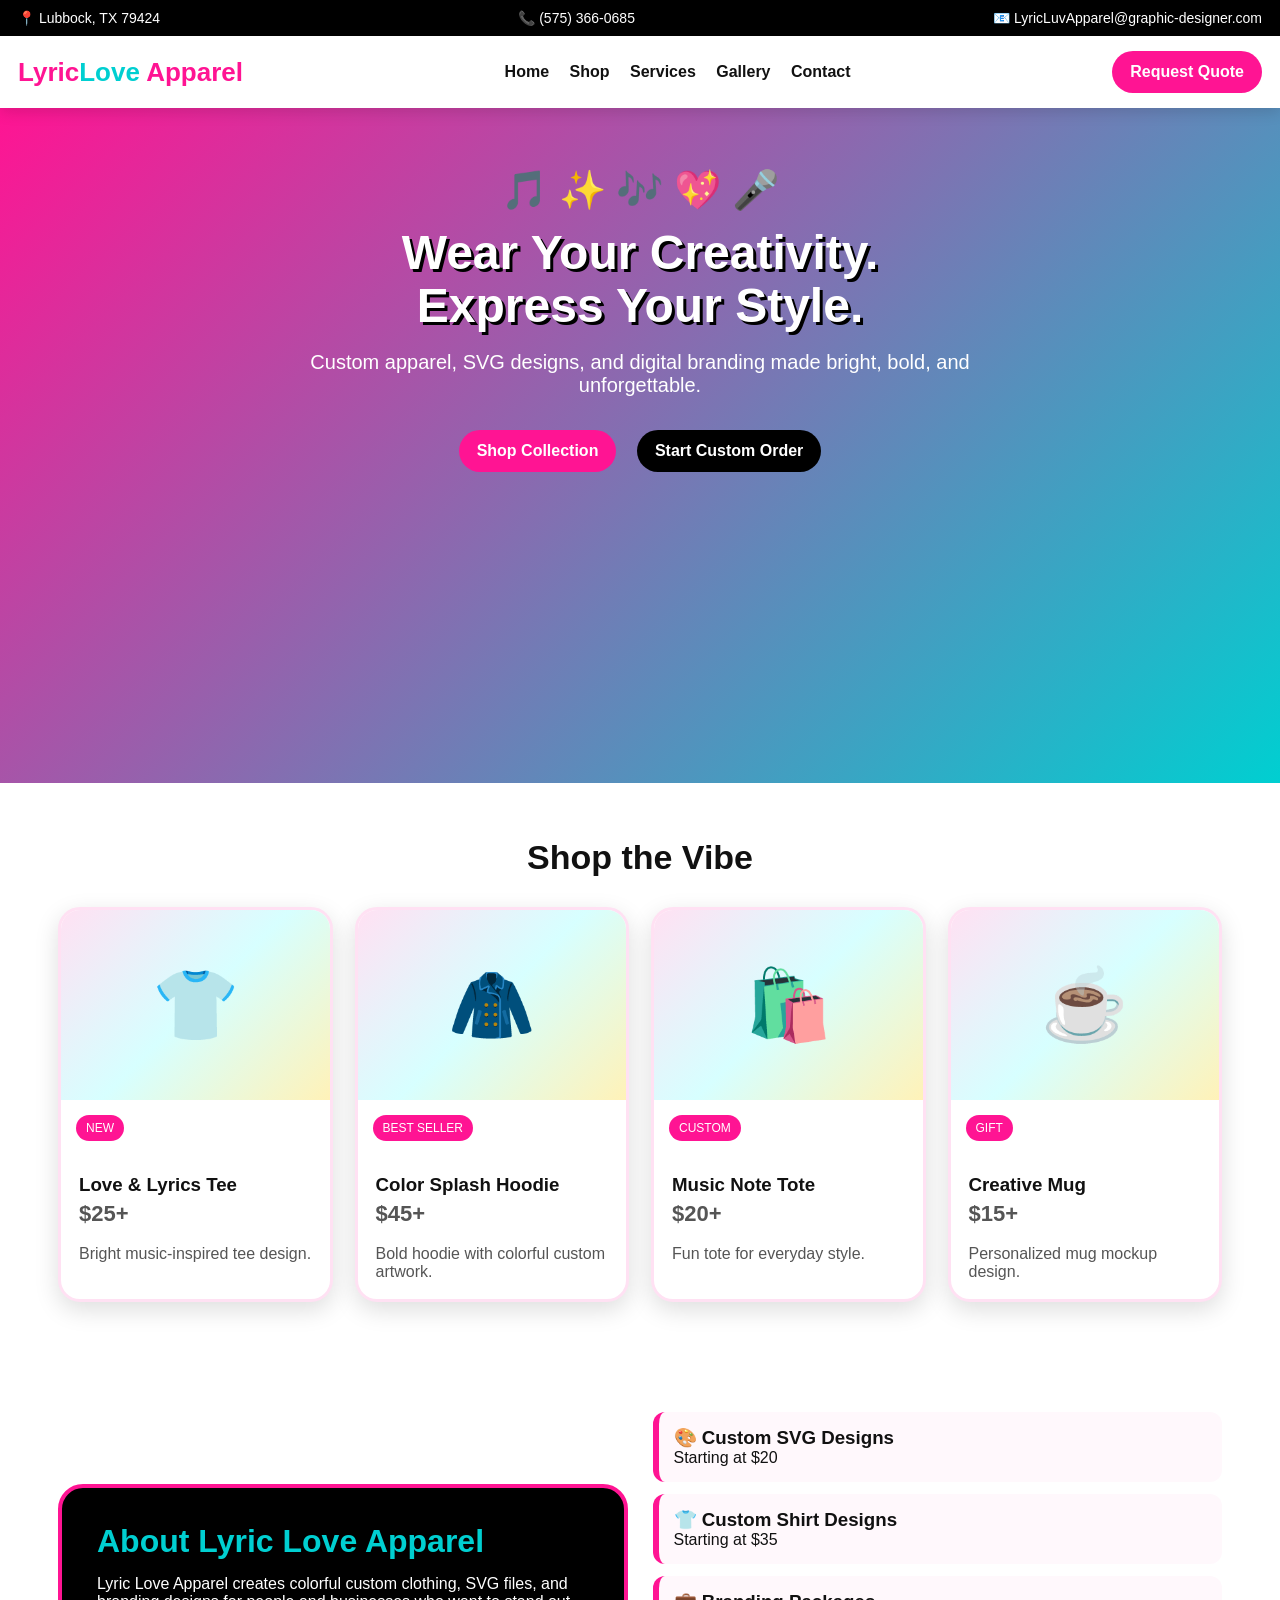
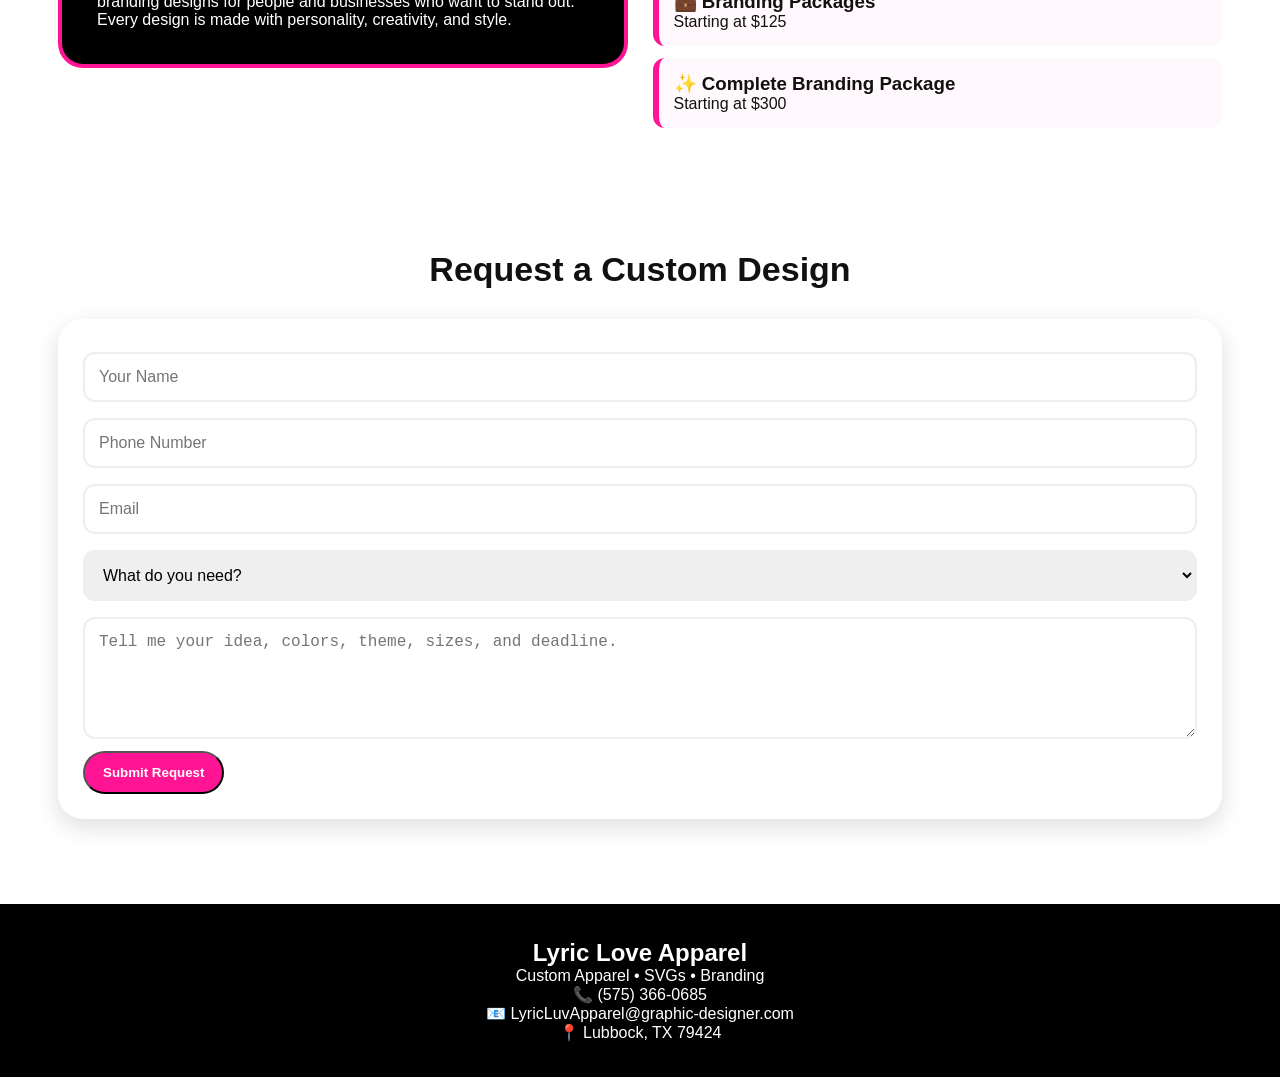
==== index.html @ 37640fbc "Update index.html" ====
<!DOCTYPE html>
<html lang="en">
<head>
<meta charset="UTF-8" />
<meta name="viewport" content="width=device-width, initial-scale=1.0" />
<title>Lyric Love Apparel</title>
<style>
*{box-sizing:border-box;margin:0;padding:0}
body{font-family:Arial,sans-serif;background:#fff;color:#111}
a{text-decoration:none;color:inherit}
.topbar{background:#000;color:#fff;padding:10px 18px;font-size:14px;display:flex;justify-content:space-between;gap:10px;flex-wrap:wrap}
nav{padding:15px 18px;display:flex;align-items:center;justify-content:space-between;background:white;box-shadow:0 4px 14px #0002;position:sticky;top:0;z-index:10}
.logo{font-size:26px;font-weight:900;color:#ff1493}
.logo span{color:#00cfd1}
.menu a{margin:0 8px;font-weight:bold}
.btn{background:#ff1493;color:#fff;padding:12px 18px;border-radius:30px;font-weight:bold;display:inline-block}
.hero{min-height:75vh;padding:60px 20px;text-align:center;background:linear-gradient(135deg,#ff1493,#00cfd1,#8a2be2,#ffd43b);background-size:300% 300%;animation:bg 8s infinite alternate;color:#fff;position:relative;overflow:hidden}
.hero h1{font-size:48px;line-height:1.1;text-shadow:3px 3px #000}
.hero p{font-size:20px;margin:18px auto;max-width:700px}
.notes{font-size:38px;margin-bottom:15px}
.hero .buttons{margin-top:25px}
.hero .buttons a{margin:8px}
.blackbtn{background:#000;color:#fff;padding:12px 18px;border-radius:30px;font-weight:bold;display:inline-block}
.section{padding:55px 18px;max-width:1200px;margin:auto}
.title{text-align:center;font-size:34px;margin-bottom:30px}
.grid{display:grid;grid-template-columns:repeat(auto-fit,minmax(220px,1fr));gap:22px}
.card{background:#fff;border-radius:22px;box-shadow:0 8px 25px #0002;overflow:hidden;border:3px solid #ffe1f3}
.mock{height:190px;display:flex;align-items:center;justify-content:center;font-size:70px;background:linear-gradient(135deg,#ffe1f3,#d7ffff,#fff2b8)}
.card h3{padding:18px 18px 5px}
.card p{padding:0 18px 18px;color:#555}
.price{font-weight:900;color:#ff1493;font-size:22px}
.badge{background:#ff1493;color:white;padding:6px 10px;border-radius:20px;font-size:12px;margin:15px;display:inline-block}
.split{display:grid;grid-template-columns:1fr 1fr;gap:25px;align-items:center}
.panel{background:#000;color:#fff;border-radius:25px;padding:35px;border:4px solid #ff1493}
.panel h2{color:#00cfd1;font-size:32px;margin-bottom:15px}
.service{border-left:6px solid #ff1493;padding:15px;background:#fff8fc;border-radius:12px;margin-bottom:12px}
.form{background:#fff;border-radius:25px;padding:25px;box-shadow:0 8px 25px #0002}
input,select,textarea{width:100%;padding:14px;margin:8px 0;border:2px solid #eee;border-radius:12px;font-size:16px}
footer{background:#000;color:#fff;text-align:center;padding:35px 18px;margin-top:30px}
@keyframes bg{from{background-position:left}to{background-position:right}}
@media(max-width:750px){
.hero h1{font-size:38px}
.menu{display:none}
.split{grid-template-columns:1fr}
}
</style>
</head>

<body>

<div class="topbar">
<div>📍 Lubbock, TX 79424</div>
<div>📞 (575) 366-0685</div>
<div>📧 LyricLuvApparel@graphic-designer.com</div>
</div>

<nav>
<div class="logo">Lyric<span>Love</span> Apparel</div>
<div class="menu">
<a href="index.html">Home</a>
<a href="shop.html">Shop</a>
<a href="services.html">Services</a>
<a href="gallery.html">Gallery</a>
<a href="contact.html">Contact</a>
</div>
<a class="btn" href="#quote">Request Quote</a>
</nav>

<section class="hero">
<div class="notes">🎵 ✨ 🎶 💖 🎤</div>
<h1>Wear Your Creativity.<br>Express Your Style.</h1>
<p>Custom apparel, SVG designs, and digital branding made bright, bold, and unforgettable.</p>
<div class="buttons">
<a class="btn" href="shop.html">Shop Collection</a>
<a class="blackbtn" href="#quote">Start Custom Order</a>
</div>
</section>

<section class="section">
<h2 class="title">Shop the Vibe</h2>
<div class="grid">
<div class="card"><div class="mock">👕</div><span class="badge">NEW</span><h3>Love & Lyrics Tee</h3><p class="price">$25+</p><p>Bright music-inspired tee design.</p></div>
<div class="card"><div class="mock">🧥</div><span class="badge">BEST SELLER</span><h3>Color Splash Hoodie</h3><p class="price">$45+</p><p>Bold hoodie with colorful custom artwork.</p></div>
<div class="card"><div class="mock">🛍️</div><span class="badge">CUSTOM</span><h3>Music Note Tote</h3><p class="price">$20+</p><p>Fun tote for everyday style.</p></div>
<div class="card"><div class="mock">☕</div><span class="badge">GIFT</span><h3>Creative Mug</h3><p class="price">$15+</p><p>Personalized mug mockup design.</p></div>
</div>
</section>

<section class="section split">
<div class="panel">
<h2>About Lyric Love Apparel</h2>
<p>Lyric Love Apparel creates colorful custom clothing, SVG files, and branding designs for people and businesses who want to stand out. Every design is made with personality, creativity, and style.</p>
</div>
<div>
<div class="service"><h3>🎨 Custom SVG Designs</h3><p>Starting at $20</p></div>
<div class="service"><h3>👕 Custom Shirt Designs</h3><p>Starting at $35</p></div>
<div class="service"><h3>💼 Branding Packages</h3><p>Starting at $125</p></div>
<div class="service"><h3>✨ Complete Branding Package</h3><p>Starting at $300</p></div>
</div>
</section>

<section class="section" id="quote">
<h2 class="title">Request a Custom Design</h2>
<div class="form">
<form>
<input placeholder="Your Name">
<input placeholder="Phone Number">
<input placeholder="Email">
<select>
<option>What do you need?</option>
<option>Custom Shirt</option>
<option>SVG Design</option>
<option>Logo Design</option>
<option>Branding Package</option>
<option>Flyer or Business Card</option>
</select>
<textarea rows="5" placeholder="Tell me your idea, colors, theme, sizes, and deadline."></textarea>
<button class="btn" type="button">Submit Request</button>
</form>
</div>
</section>

<footer>
<h2>Lyric Love Apparel</h2>
<p>Custom Apparel • SVGs • Branding</p>
<p>📞 (575) 366-0685</p>
<p>📧 LyricLuvApparel@graphic-designer.com</p>
<p>📍 Lubbock, TX 79424</p>
</footer>

</body>
</html>
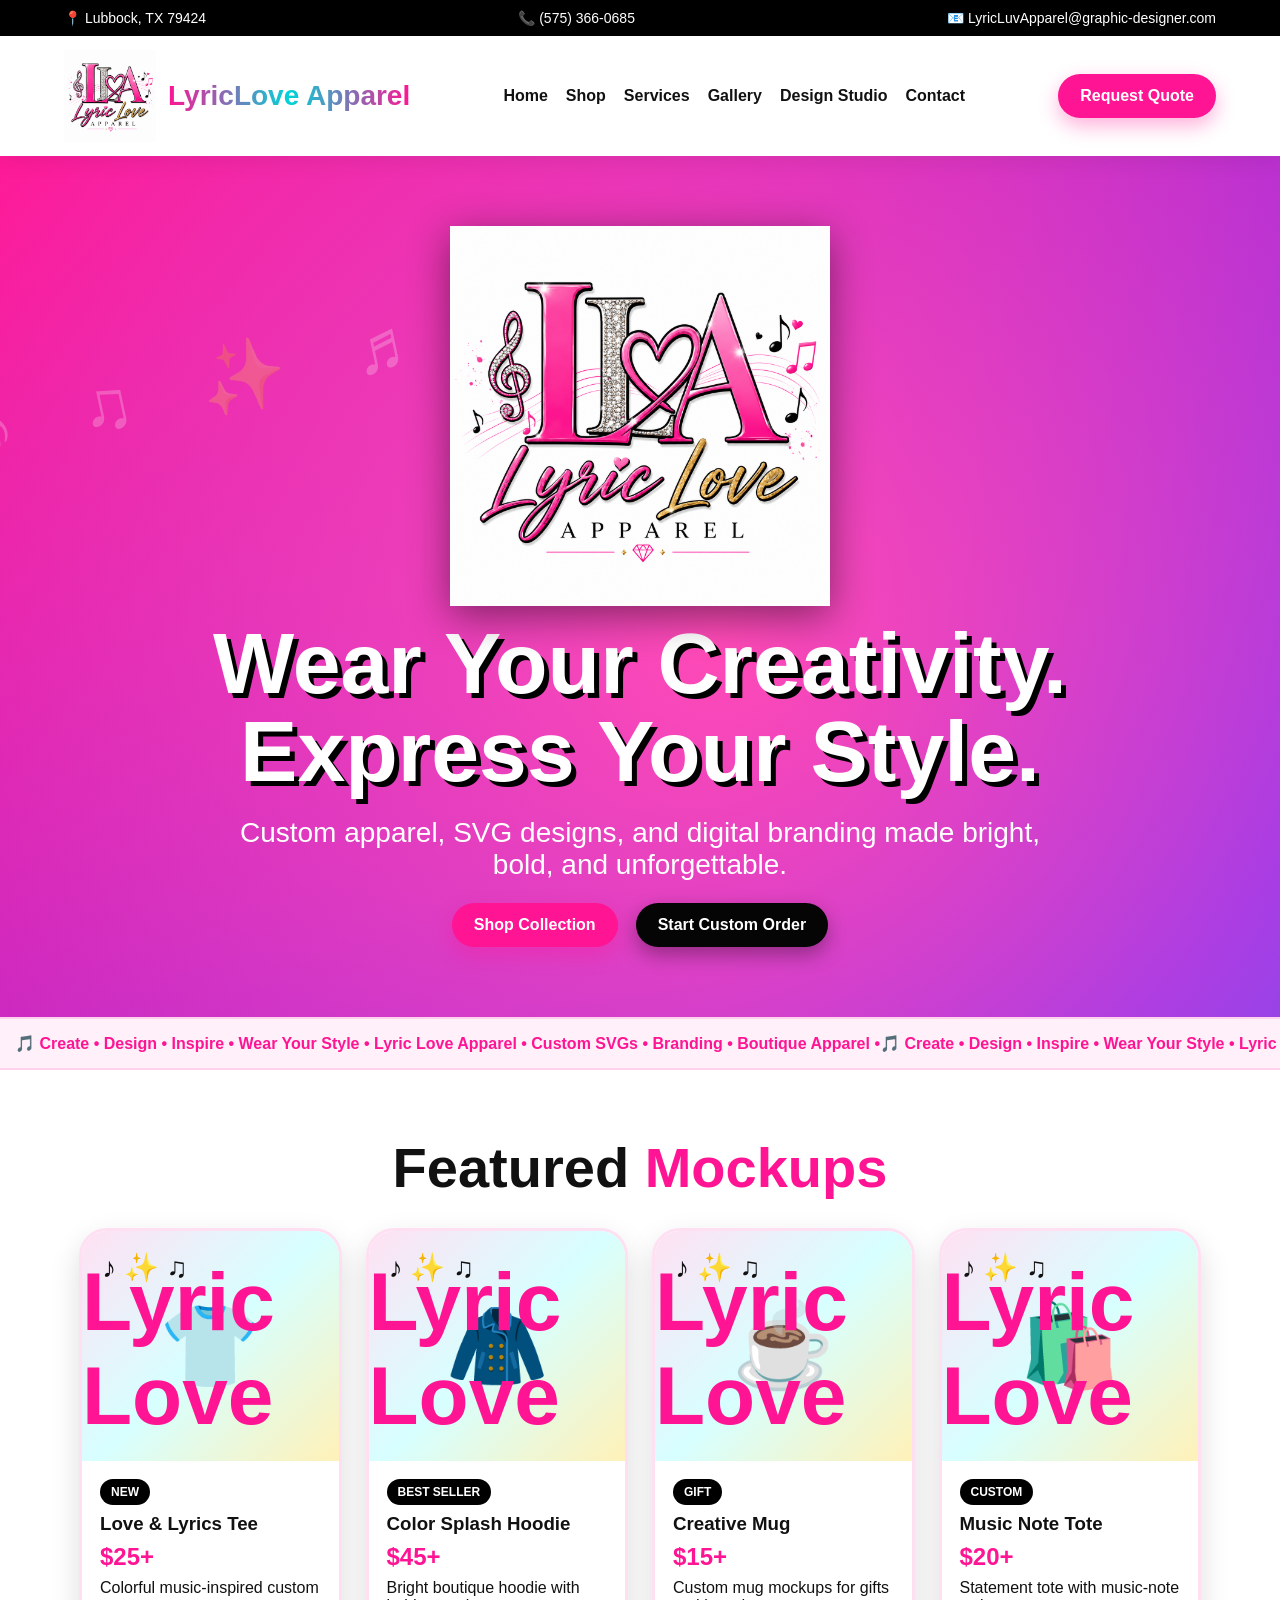
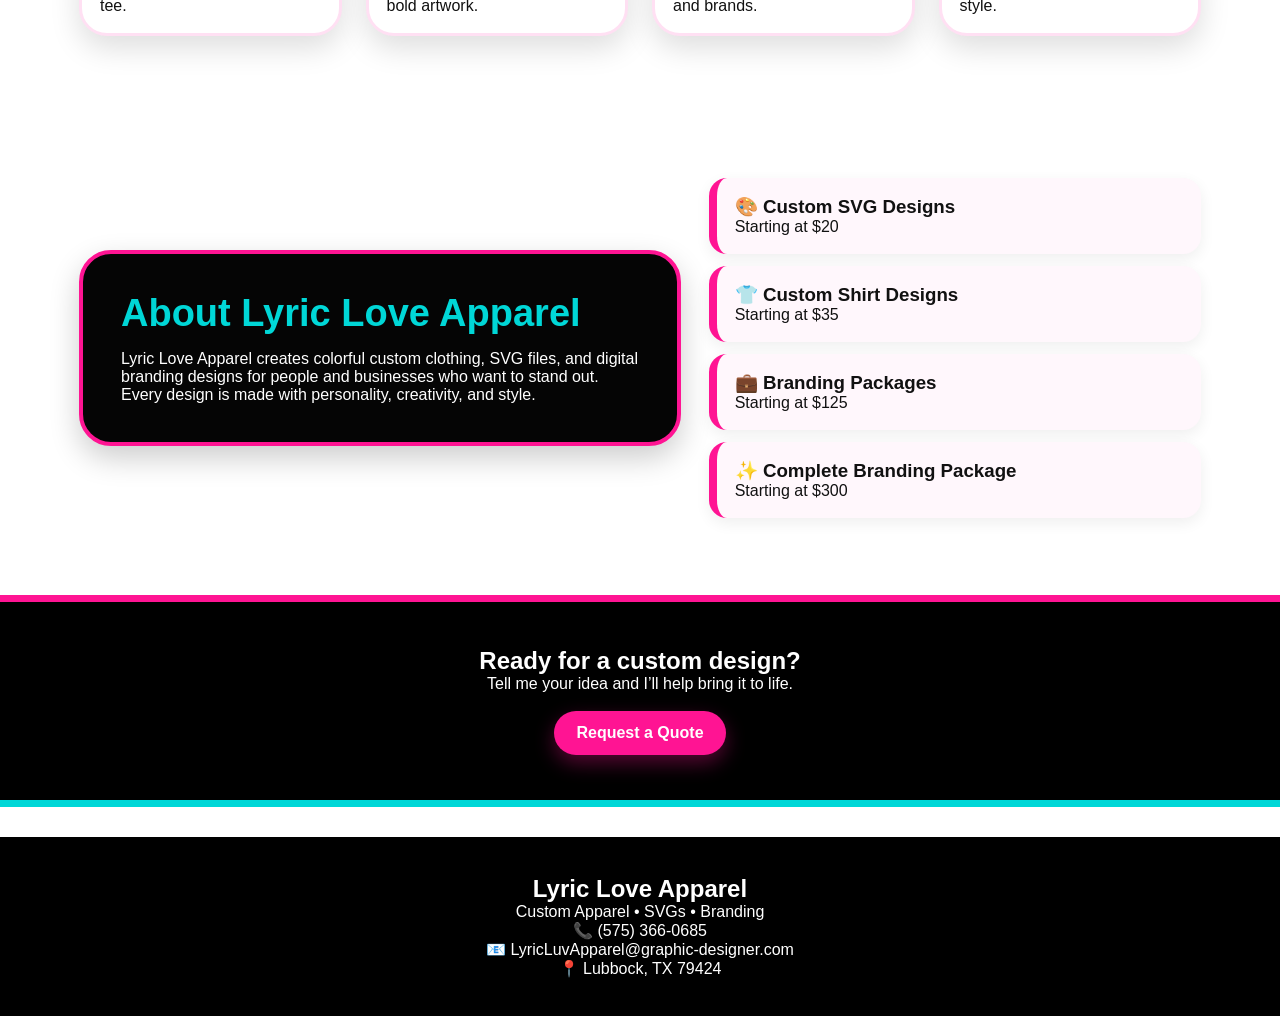
==== commit c94111be: "Add files via upload" ====
--- a/index.html
+++ b/index.html
@@ -1,132 +1 @@
-<!DOCTYPE html>
-<html lang="en">
-<head>
-<meta charset="UTF-8" />
-<meta name="viewport" content="width=device-width, initial-scale=1.0" />
-<title>Lyric Love Apparel</title>
-<style>
-*{box-sizing:border-box;margin:0;padding:0}
-body{font-family:Arial,sans-serif;background:#fff;color:#111}
-a{text-decoration:none;color:inherit}
-.topbar{background:#000;color:#fff;padding:10px 18px;font-size:14px;display:flex;justify-content:space-between;gap:10px;flex-wrap:wrap}
-nav{padding:15px 18px;display:flex;align-items:center;justify-content:space-between;background:white;box-shadow:0 4px 14px #0002;position:sticky;top:0;z-index:10}
-.logo{font-size:26px;font-weight:900;color:#ff1493}
-.logo span{color:#00cfd1}
-.menu a{margin:0 8px;font-weight:bold}
-.btn{background:#ff1493;color:#fff;padding:12px 18px;border-radius:30px;font-weight:bold;display:inline-block}
-.hero{min-height:75vh;padding:60px 20px;text-align:center;background:linear-gradient(135deg,#ff1493,#00cfd1,#8a2be2,#ffd43b);background-size:300% 300%;animation:bg 8s infinite alternate;color:#fff;position:relative;overflow:hidden}
-.hero h1{font-size:48px;line-height:1.1;text-shadow:3px 3px #000}
-.hero p{font-size:20px;margin:18px auto;max-width:700px}
-.notes{font-size:38px;margin-bottom:15px}
-.hero .buttons{margin-top:25px}
-.hero .buttons a{margin:8px}
-.blackbtn{background:#000;color:#fff;padding:12px 18px;border-radius:30px;font-weight:bold;display:inline-block}
-.section{padding:55px 18px;max-width:1200px;margin:auto}
-.title{text-align:center;font-size:34px;margin-bottom:30px}
-.grid{display:grid;grid-template-columns:repeat(auto-fit,minmax(220px,1fr));gap:22px}
-.card{background:#fff;border-radius:22px;box-shadow:0 8px 25px #0002;overflow:hidden;border:3px solid #ffe1f3}
-.mock{height:190px;display:flex;align-items:center;justify-content:center;font-size:70px;background:linear-gradient(135deg,#ffe1f3,#d7ffff,#fff2b8)}
-.card h3{padding:18px 18px 5px}
-.card p{padding:0 18px 18px;color:#555}
-.price{font-weight:900;color:#ff1493;font-size:22px}
-.badge{background:#ff1493;color:white;padding:6px 10px;border-radius:20px;font-size:12px;margin:15px;display:inline-block}
-.split{display:grid;grid-template-columns:1fr 1fr;gap:25px;align-items:center}
-.panel{background:#000;color:#fff;border-radius:25px;padding:35px;border:4px solid #ff1493}
-.panel h2{color:#00cfd1;font-size:32px;margin-bottom:15px}
-.service{border-left:6px solid #ff1493;padding:15px;background:#fff8fc;border-radius:12px;margin-bottom:12px}
-.form{background:#fff;border-radius:25px;padding:25px;box-shadow:0 8px 25px #0002}
-input,select,textarea{width:100%;padding:14px;margin:8px 0;border:2px solid #eee;border-radius:12px;font-size:16px}
-footer{background:#000;color:#fff;text-align:center;padding:35px 18px;margin-top:30px}
-@keyframes bg{from{background-position:left}to{background-position:right}}
-@media(max-width:750px){
-.hero h1{font-size:38px}
-.menu{display:none}
-.split{grid-template-columns:1fr}
-}
-</style>
-</head>
-
-<body>
-
-<div class="topbar">
-<div>📍 Lubbock, TX 79424</div>
-<div>📞 (575) 366-0685</div>
-<div>📧 LyricLuvApparel@graphic-designer.com</div>
-</div>
-
-<nav>
-<div class="logo">Lyric<span>Love</span> Apparel</div>
-<div class="menu">
-<a href="index.html">Home</a>
-<a href="shop.html">Shop</a>
-<a href="services.html">Services</a>
-<a href="gallery.html">Gallery</a>
-<a href="contact.html">Contact</a>
-</div>
-<a class="btn" href="#quote">Request Quote</a>
-</nav>
-
-<section class="hero">
-<div class="notes">🎵 ✨ 🎶 💖 🎤</div>
-<h1>Wear Your Creativity.<br>Express Your Style.</h1>
-<p>Custom apparel, SVG designs, and digital branding made bright, bold, and unforgettable.</p>
-<div class="buttons">
-<a class="btn" href="shop.html">Shop Collection</a>
-<a class="blackbtn" href="#quote">Start Custom Order</a>
-</div>
-</section>
-
-<section class="section">
-<h2 class="title">Shop the Vibe</h2>
-<div class="grid">
-<div class="card"><div class="mock">👕</div><span class="badge">NEW</span><h3>Love & Lyrics Tee</h3><p class="price">$25+</p><p>Bright music-inspired tee design.</p></div>
-<div class="card"><div class="mock">🧥</div><span class="badge">BEST SELLER</span><h3>Color Splash Hoodie</h3><p class="price">$45+</p><p>Bold hoodie with colorful custom artwork.</p></div>
-<div class="card"><div class="mock">🛍️</div><span class="badge">CUSTOM</span><h3>Music Note Tote</h3><p class="price">$20+</p><p>Fun tote for everyday style.</p></div>
-<div class="card"><div class="mock">☕</div><span class="badge">GIFT</span><h3>Creative Mug</h3><p class="price">$15+</p><p>Personalized mug mockup design.</p></div>
-</div>
-</section>
-
-<section class="section split">
-<div class="panel">
-<h2>About Lyric Love Apparel</h2>
-<p>Lyric Love Apparel creates colorful custom clothing, SVG files, and branding designs for people and businesses who want to stand out. Every design is made with personality, creativity, and style.</p>
-</div>
-<div>
-<div class="service"><h3>🎨 Custom SVG Designs</h3><p>Starting at $20</p></div>
-<div class="service"><h3>👕 Custom Shirt Designs</h3><p>Starting at $35</p></div>
-<div class="service"><h3>💼 Branding Packages</h3><p>Starting at $125</p></div>
-<div class="service"><h3>✨ Complete Branding Package</h3><p>Starting at $300</p></div>
-</div>
-</section>
-
-<section class="section" id="quote">
-<h2 class="title">Request a Custom Design</h2>
-<div class="form">
-<form>
-<input placeholder="Your Name">
-<input placeholder="Phone Number">
-<input placeholder="Email">
-<select>
-<option>What do you need?</option>
-<option>Custom Shirt</option>
-<option>SVG Design</option>
-<option>Logo Design</option>
-<option>Branding Package</option>
-<option>Flyer or Business Card</option>
-</select>
-<textarea rows="5" placeholder="Tell me your idea, colors, theme, sizes, and deadline."></textarea>
-<button class="btn" type="button">Submit Request</button>
-</form>
-</div>
-</section>
-
-<footer>
-<h2>Lyric Love Apparel</h2>
-<p>Custom Apparel • SVGs • Branding</p>
-<p>📞 (575) 366-0685</p>
-<p>📧 LyricLuvApparel@graphic-designer.com</p>
-<p>📍 Lubbock, TX 79424</p>
-</footer>
-
-</body>
-</html>
+<!DOCTYPE html><html lang="en"><head><meta charset="UTF-8"><meta name="viewport" content="width=device-width,initial-scale=1"><title>Lyric Love Apparel</title><link rel="stylesheet" href="style.css"></head><body><div class="topbar"><div>📍 Lubbock, TX 79424</div><div>📞 (575) 366-0685</div><div>📧 LyricLuvApparel@graphic-designer.com</div></div><nav class="nav"><a class="brand" href="index.html"><img src="logo.png" alt="Lyric Love Apparel logo"><b>LyricLove Apparel</b></a><div class="links"><a href="index.html">Home</a><a href="shop.html">Shop</a><a href="services.html">Services</a><a href="gallery.html">Gallery</a><a href="design-studio.html">Design Studio</a><a href="contact.html">Contact</a></div><a class="pill" href="contact.html">Request Quote</a></nav><section class="hero"><div><img src="logo.png" alt="Lyric Love Apparel"><h1>Wear Your Creativity.<br>Express Your Style.</h1><p>Custom apparel, SVG designs, and digital branding made bright, bold, and unforgettable.</p><div class="buttons"><a class="pill" href="shop.html">Shop Collection</a><a class="darkpill" href="design-studio.html">Start Custom Order</a></div></div></section><div class="marquee"><span>🎵 Create • Design • Inspire • Wear Your Style • Lyric Love Apparel • Custom SVGs • Branding • Boutique Apparel • </span><span>🎵 Create • Design • Inspire • Wear Your Style • Lyric Love Apparel • Custom SVGs • Branding • Boutique Apparel • </span></div><section class="section"><h2 class="title">Featured <span>Mockups</span></h2><div class="grid"><div class="card"><div class="mock">👕</div><div class="content"><span class="badge">NEW</span><h3>Love & Lyrics Tee</h3><p class="price">$25+</p><p>Colorful music-inspired custom tee.</p></div></div><div class="card"><div class="mock">🧥</div><div class="content"><span class="badge">BEST SELLER</span><h3>Color Splash Hoodie</h3><p class="price">$45+</p><p>Bright boutique hoodie with bold artwork.</p></div></div><div class="card"><div class="mock">☕</div><div class="content"><span class="badge">GIFT</span><h3>Creative Mug</h3><p class="price">$15+</p><p>Custom mug mockups for gifts and brands.</p></div></div><div class="card"><div class="mock">🛍️</div><div class="content"><span class="badge">CUSTOM</span><h3>Music Note Tote</h3><p class="price">$20+</p><p>Statement tote with music-note style.</p></div></div></div></section><section class="section split"><div class="panel"><h2>About Lyric Love Apparel</h2><p>Lyric Love Apparel creates colorful custom clothing, SVG files, and digital branding designs for people and businesses who want to stand out. Every design is made with personality, creativity, and style.</p></div><div><div class="service"><h3>🎨 Custom SVG Designs</h3><p>Starting at $20</p></div><div class="service"><h3>👕 Custom Shirt Designs</h3><p>Starting at $35</p></div><div class="service"><h3>💼 Branding Packages</h3><p>Starting at $125</p></div><div class="service"><h3>✨ Complete Branding Package</h3><p>Starting at $300</p></div></div></section><section class="banner"><h2>Ready for a custom design?</h2><p>Tell me your idea and I’ll help bring it to life.</p><br><a class="pill" href="contact.html">Request a Quote</a></section><footer><h2>Lyric Love Apparel</h2><p>Custom Apparel • SVGs • Branding</p><p>📞 (575) 366-0685</p><p>📧 LyricLuvApparel@graphic-designer.com</p><p>📍 Lubbock, TX 79424</p></footer><div class="miniNav"><a href="index.html">🏠<br>Home</a><a href="shop.html">🛍️<br>Shop</a><a href="services.html">🎨<br>Services</a><a href="contact.html">💌<br>Quote</a></div><script src="script.js"></script></body></html>
--- a/style.css
+++ b/style.css
@@ -0,0 +1 @@
+*{box-sizing:border-box;margin:0;padding:0}html{scroll-behavior:smooth}body{font-family:Arial,Helvetica,sans-serif;background:#fff;color:#111;overflow-x:hidden}a{text-decoration:none;color:inherit}.topbar{background:#000;color:#fff;padding:10px 5%;display:flex;justify-content:space-between;gap:10px;flex-wrap:wrap;font-size:14px}.nav{display:flex;align-items:center;justify-content:space-between;padding:14px 5%;background:#fff;box-shadow:0 6px 20px #0001;position:sticky;top:0;z-index:50}.brand{display:flex;align-items:center;gap:12px}.brand img{width:92px;height:auto}.brand b{font-size:28px;background:linear-gradient(90deg,#ff1493,#00d4d8,#ff1493);-webkit-background-clip:text;color:transparent}.links{display:flex;gap:18px;font-weight:800}.pill{display:inline-block;background:#ff1493;color:#fff;padding:13px 22px;border-radius:999px;font-weight:900;box-shadow:0 8px 20px #ff149355}.darkpill{display:inline-block;background:#050505;color:#fff;padding:13px 22px;border-radius:999px;font-weight:900;box-shadow:0 8px 20px #0005}.hero{min-height:78vh;display:grid;place-items:center;text-align:center;padding:70px 5%;color:#fff;background:radial-gradient(circle at 20% 20%,#ff4ab7,transparent 28%),radial-gradient(circle at 85% 25%,#00d7d7,transparent 24%),linear-gradient(135deg,#ff1493,#7535ff,#00cfd1,#ffd54a);background-size:280% 280%;animation:move 9s infinite alternate;position:relative;overflow:hidden}.hero:before{content:'♪ ♫ ✨ ♬ 💖 🎤';position:absolute;font-size:70px;opacity:.23;letter-spacing:25px;transform:rotate(-12deg);top:18%;left:-30px}.hero:after{content:'';position:absolute;inset:auto -20% -25% -20%;height:180px;background:radial-gradient(circle,#fff8,transparent 65%);filter:blur(15px)}.hero img{width:min(380px,85vw);filter:drop-shadow(0 10px 20px #0007);margin-bottom:10px}.hero h1{font-size:clamp(42px,8vw,86px);line-height:1.02;text-shadow:5px 5px #000}.hero p{font-size:clamp(19px,4vw,28px);max-width:850px;margin:22px auto}.buttons{display:flex;gap:18px;justify-content:center;flex-wrap:wrap}.section{padding:65px 5%;max-width:1250px;margin:auto}.title{text-align:center;font-size:clamp(34px,6vw,56px);margin-bottom:28px}.title span{color:#ff1493}.grid{display:grid;grid-template-columns:repeat(auto-fit,minmax(230px,1fr));gap:24px}.card{background:#fff;border-radius:28px;box-shadow:0 12px 30px #0002;overflow:hidden;border:3px solid #ffe0f3;transition:.3s}.card:hover{transform:translateY(-8px)}.mock{height:230px;display:grid;place-items:center;font-size:82px;position:relative;background:linear-gradient(135deg,#ffe1f3,#d7ffff,#fff1b8)}.mock:before{content:'♪ ✨ ♫';position:absolute;top:20px;left:20px;font-size:28px}.mock:after{content:'Lyric Love';position:absolute;bottom:18px;right:18px;color:#ff1493;font-weight:900}.card .content{padding:18px}.price{font-size:24px;color:#ff1493;font-weight:900;margin:8px 0}.badge{display:inline-block;background:#000;color:#fff;border-radius:20px;padding:6px 11px;font-size:12px;font-weight:900;margin-bottom:8px}.split{display:grid;grid-template-columns:1.1fr .9fr;gap:28px;align-items:center}.panel{background:#050505;color:#fff;border-radius:32px;padding:38px;border:4px solid #ff1493;box-shadow:0 12px 30px #0003}.panel h2{color:#00d7d7;font-size:38px;margin-bottom:15px}.service{background:#fff7fc;border-left:8px solid #ff1493;padding:18px;border-radius:18px;margin:12px 0;box-shadow:0 5px 15px #0001}.banner{background:#000;color:#fff;text-align:center;padding:45px 5%;border-top:7px solid #ff1493;border-bottom:7px solid #00d7d7}.form{max-width:760px;margin:auto;background:#fff;padding:25px;border-radius:28px;box-shadow:0 12px 30px #0002}input,select,textarea{width:100%;padding:15px;border:2px solid #eee;border-radius:14px;margin:8px 0;font-size:16px}footer{background:#000;color:#fff;text-align:center;padding:38px 5%;margin-top:30px}.marquee{white-space:nowrap;overflow:hidden;background:#fff0fa;border-block:2px solid #ffd1ec;padding:15px;font-weight:900;color:#ff1493}.marquee span{display:inline-block;animation:marq 18s linear infinite}.gallery{columns:3 240px;column-gap:18px}.gallery .mock{break-inside:avoid;border-radius:24px;margin:0 0 18px;height:260px}.miniNav{display:none}@keyframes move{from{background-position:left}to{background-position:right}}@keyframes marq{to{transform:translateX(-50%)}}@media(max-width:780px){.links{display:none}.brand img{width:72px}.brand b{font-size:24px}.split{grid-template-columns:1fr}.hero{min-height:70vh}.topbar{font-size:13px}.miniNav{display:flex;position:fixed;bottom:0;left:0;right:0;background:#000;color:#fff;justify-content:space-around;padding:12px 5px;z-index:99}.miniNav a{font-size:13px;text-align:center}body{padding-bottom:58px}}
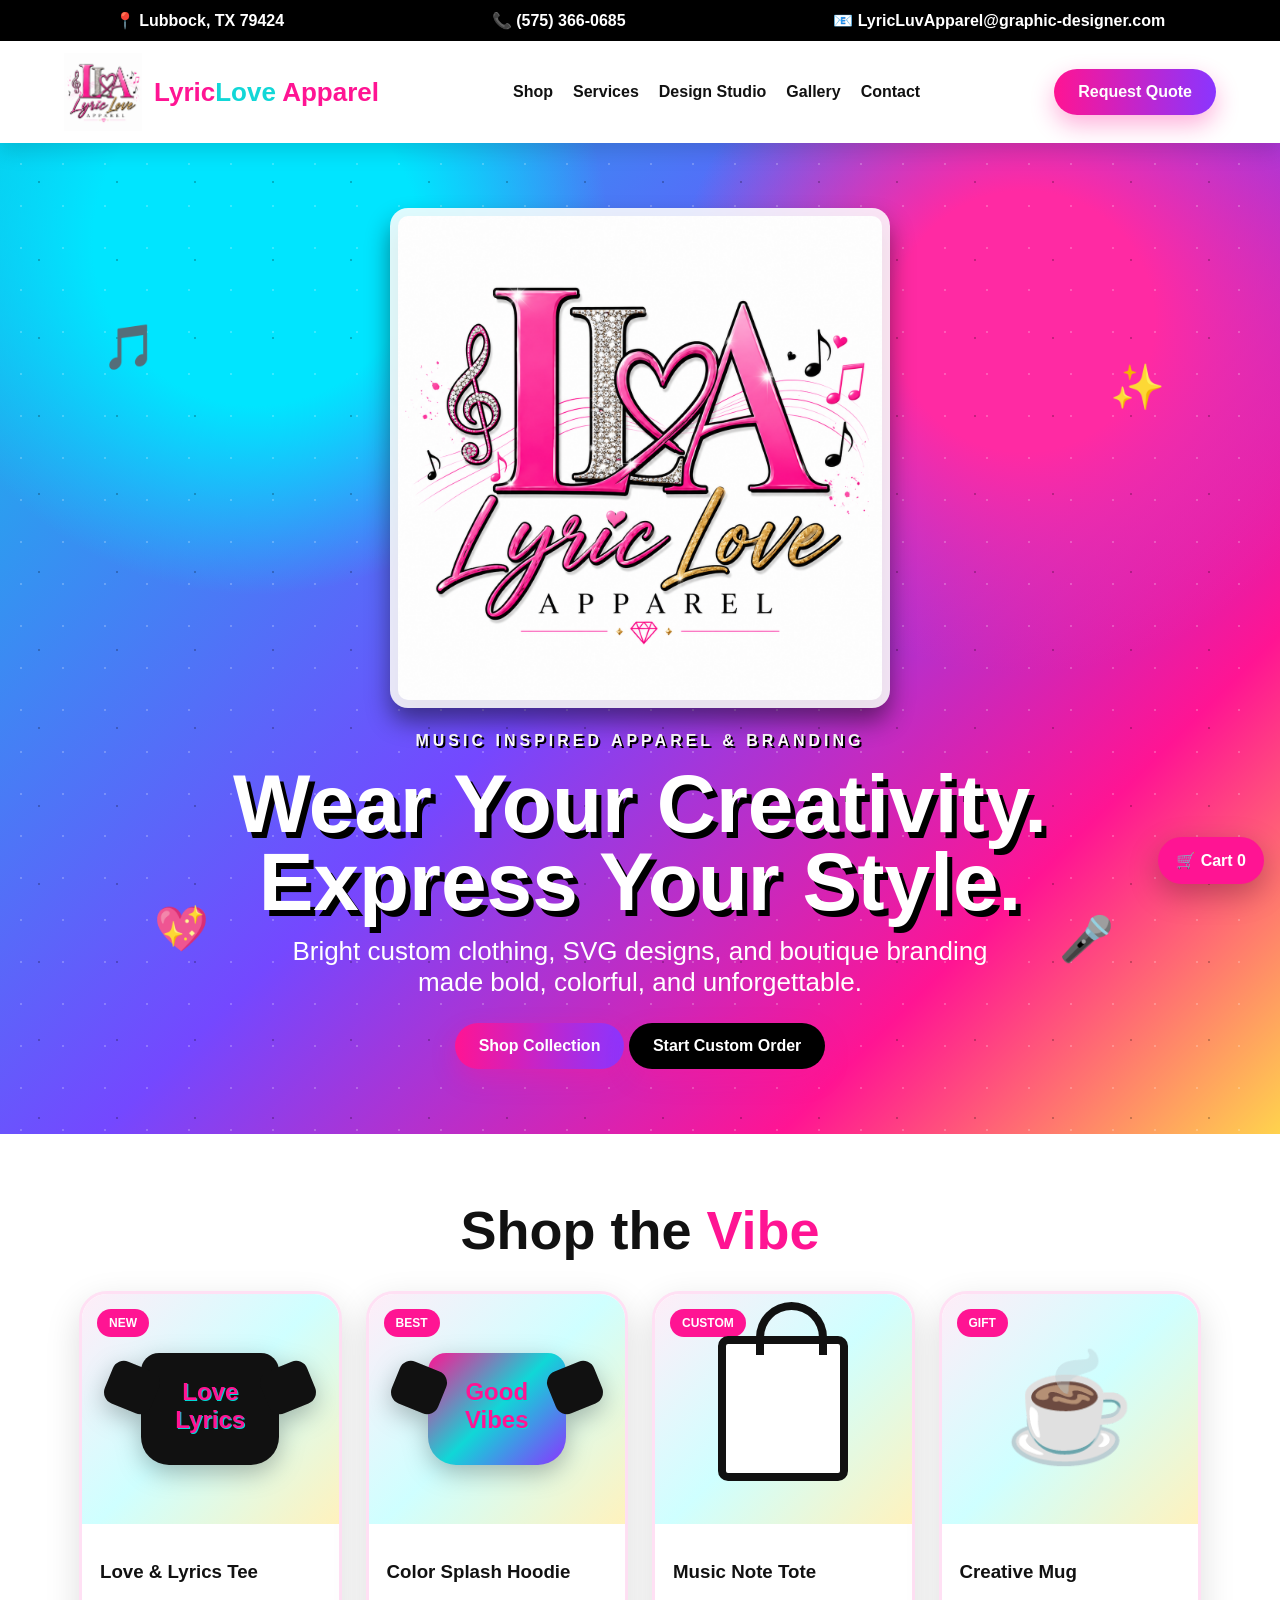
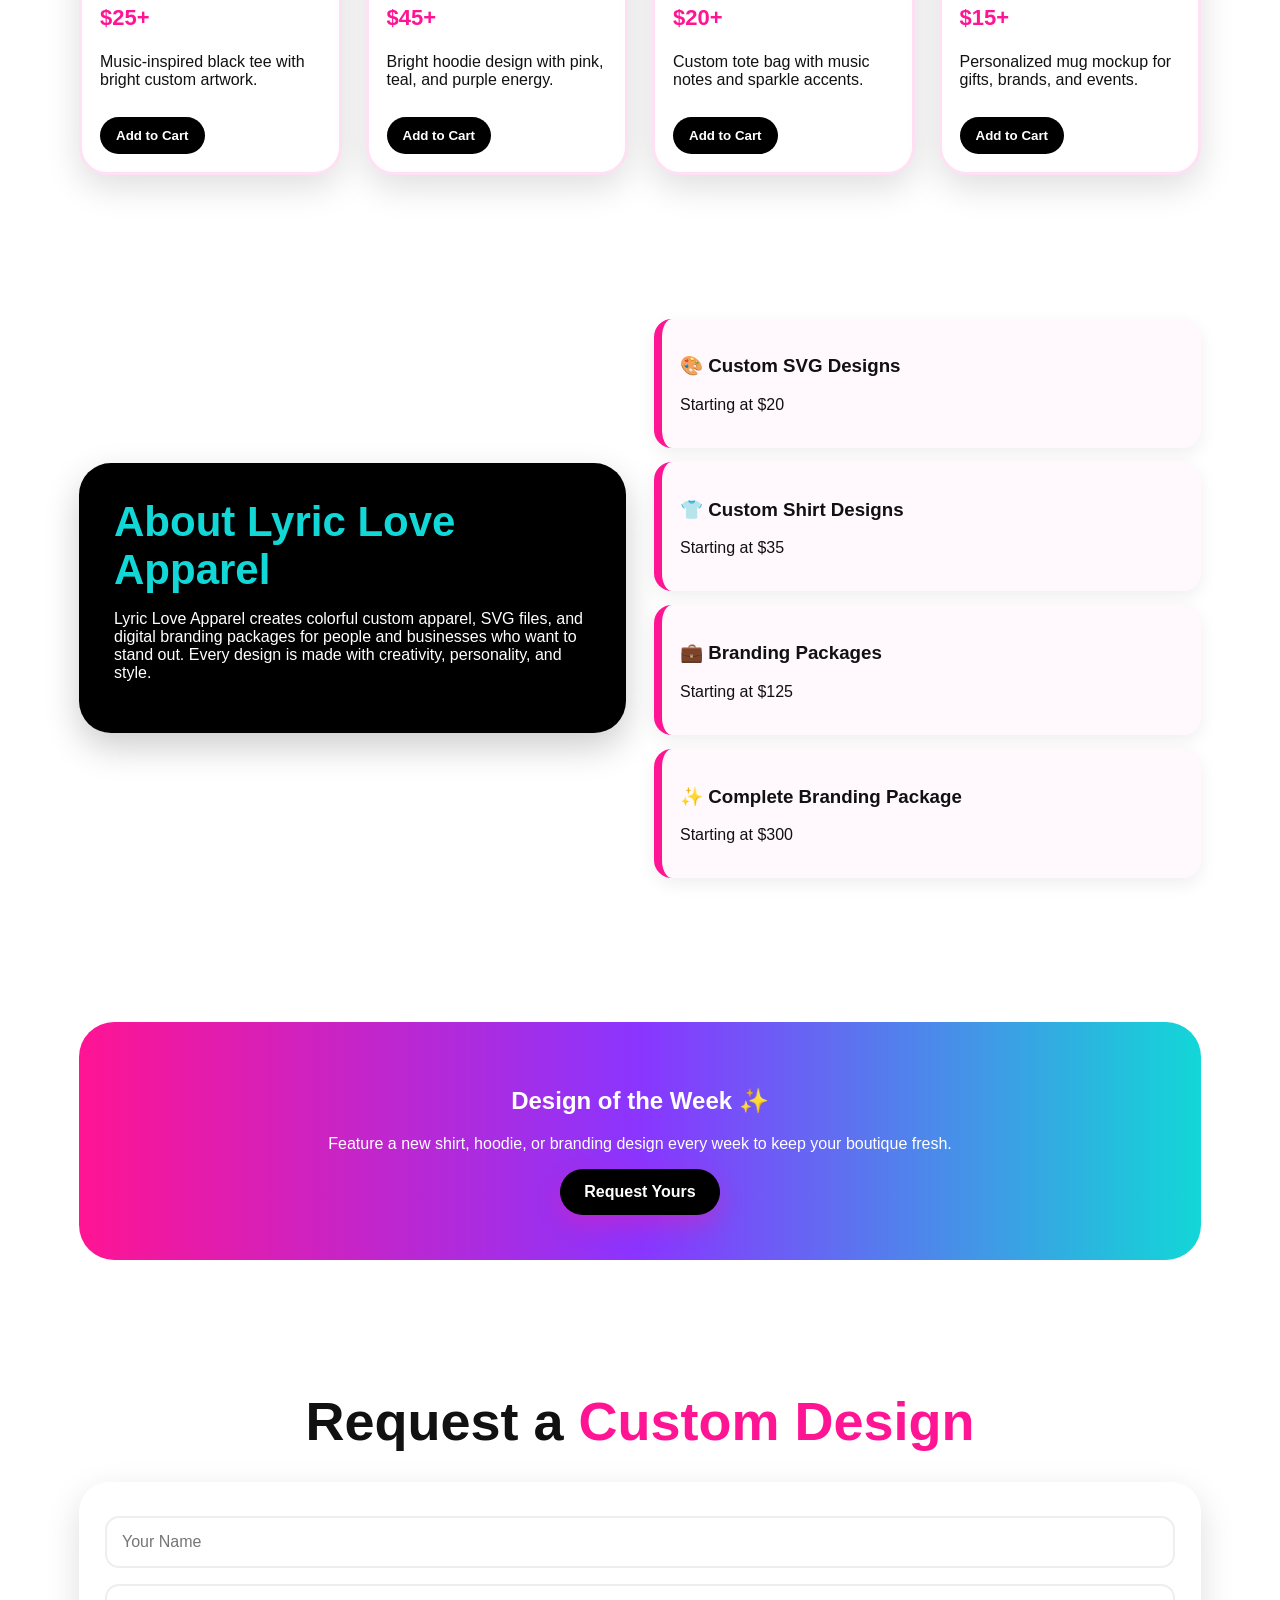
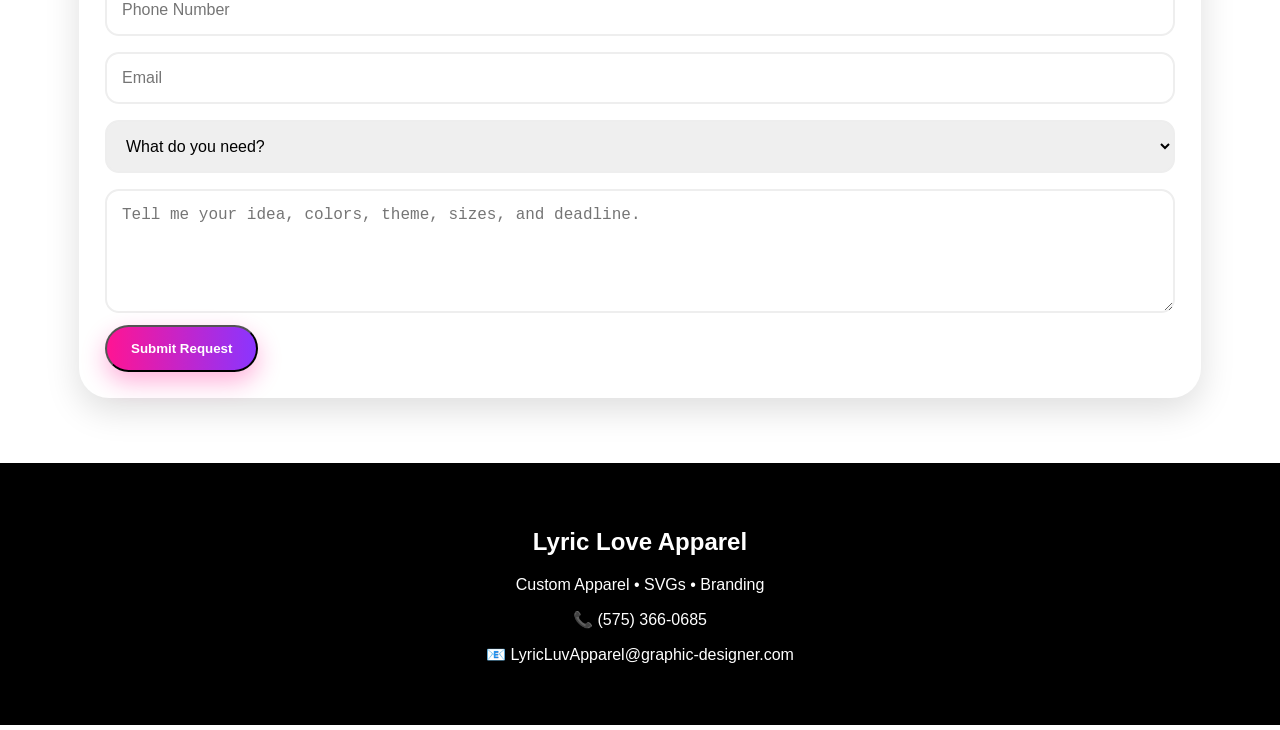
==== commit ae311264: "Add files via upload" ====
--- a/index.html
+++ b/index.html
@@ -1 +1,9 @@
-<!DOCTYPE html><html lang="en"><head><meta charset="UTF-8"><meta name="viewport" content="width=device-width,initial-scale=1"><title>Lyric Love Apparel</title><link rel="stylesheet" href="style.css"></head><body><div class="topbar"><div>📍 Lubbock, TX 79424</div><div>📞 (575) 366-0685</div><div>📧 LyricLuvApparel@graphic-designer.com</div></div><nav class="nav"><a class="brand" href="index.html"><img src="logo.png" alt="Lyric Love Apparel logo"><b>LyricLove Apparel</b></a><div class="links"><a href="index.html">Home</a><a href="shop.html">Shop</a><a href="services.html">Services</a><a href="gallery.html">Gallery</a><a href="design-studio.html">Design Studio</a><a href="contact.html">Contact</a></div><a class="pill" href="contact.html">Request Quote</a></nav><section class="hero"><div><img src="logo.png" alt="Lyric Love Apparel"><h1>Wear Your Creativity.<br>Express Your Style.</h1><p>Custom apparel, SVG designs, and digital branding made bright, bold, and unforgettable.</p><div class="buttons"><a class="pill" href="shop.html">Shop Collection</a><a class="darkpill" href="design-studio.html">Start Custom Order</a></div></div></section><div class="marquee"><span>🎵 Create • Design • Inspire • Wear Your Style • Lyric Love Apparel • Custom SVGs • Branding • Boutique Apparel • </span><span>🎵 Create • Design • Inspire • Wear Your Style • Lyric Love Apparel • Custom SVGs • Branding • Boutique Apparel • </span></div><section class="section"><h2 class="title">Featured <span>Mockups</span></h2><div class="grid"><div class="card"><div class="mock">👕</div><div class="content"><span class="badge">NEW</span><h3>Love & Lyrics Tee</h3><p class="price">$25+</p><p>Colorful music-inspired custom tee.</p></div></div><div class="card"><div class="mock">🧥</div><div class="content"><span class="badge">BEST SELLER</span><h3>Color Splash Hoodie</h3><p class="price">$45+</p><p>Bright boutique hoodie with bold artwork.</p></div></div><div class="card"><div class="mock">☕</div><div class="content"><span class="badge">GIFT</span><h3>Creative Mug</h3><p class="price">$15+</p><p>Custom mug mockups for gifts and brands.</p></div></div><div class="card"><div class="mock">🛍️</div><div class="content"><span class="badge">CUSTOM</span><h3>Music Note Tote</h3><p class="price">$20+</p><p>Statement tote with music-note style.</p></div></div></div></section><section class="section split"><div class="panel"><h2>About Lyric Love Apparel</h2><p>Lyric Love Apparel creates colorful custom clothing, SVG files, and digital branding designs for people and businesses who want to stand out. Every design is made with personality, creativity, and style.</p></div><div><div class="service"><h3>🎨 Custom SVG Designs</h3><p>Starting at $20</p></div><div class="service"><h3>👕 Custom Shirt Designs</h3><p>Starting at $35</p></div><div class="service"><h3>💼 Branding Packages</h3><p>Starting at $125</p></div><div class="service"><h3>✨ Complete Branding Package</h3><p>Starting at $300</p></div></div></section><section class="banner"><h2>Ready for a custom design?</h2><p>Tell me your idea and I’ll help bring it to life.</p><br><a class="pill" href="contact.html">Request a Quote</a></section><footer><h2>Lyric Love Apparel</h2><p>Custom Apparel • SVGs • Branding</p><p>📞 (575) 366-0685</p><p>📧 LyricLuvApparel@graphic-designer.com</p><p>📍 Lubbock, TX 79424</p></footer><div class="miniNav"><a href="index.html">🏠<br>Home</a><a href="shop.html">🛍️<br>Shop</a><a href="services.html">🎨<br>Services</a><a href="contact.html">💌<br>Quote</a></div><script src="script.js"></script></body></html>
+<!doctype html><html lang="en"><head><meta charset="utf-8"><meta name="viewport" content="width=device-width,initial-scale=1"><title>Lyric Love Apparel</title><link rel="stylesheet" href="style.css"></head><body>
+<div class="topbar"><div>📍 Lubbock, TX 79424</div><div>📞 (575) 366-0685</div><div>📧 LyricLuvApparel@graphic-designer.com</div></div>
+<nav class="nav"><a class="brand" href="index.html"><img src="logo.png" alt="Lyric Love Apparel logo"><div>Lyric<span>Love</span> Apparel</div></a><div class="links"><a href="shop.html">Shop</a><a href="services.html">Services</a><a href="design-studio.html">Design Studio</a><a href="gallery.html">Gallery</a><a href="contact.html">Contact</a></div><a class="btn" href="contact.html">Request Quote</a></nav>
+<section class="hero"><div class="float f1">🎵</div><div class="float f2">✨</div><div class="float f3">💖</div><div class="float f4">🎤</div><div class="hero-card"><img class="hero-logo" src="logo.png" alt="Lyric Love Apparel"><div class="kicker">Music Inspired Apparel & Branding</div><h1>Wear Your Creativity.<br>Express Your Style.</h1><p>Bright custom clothing, SVG designs, and boutique branding made bold, colorful, and unforgettable.</p><a class="btn" href="shop.html">Shop Collection</a> <a class="btn dark" href="design-studio.html">Start Custom Order</a></div></section>
+<section class="section"><h2 class="title">Shop the <span>Vibe</span></h2><div class="grid"><div class="card"><div class="mock"><span class="badge">NEW</span><div class="shirt"><i>Love<br>Lyrics</i></div></div><div class="card-body"><h3>Love & Lyrics Tee</h3><p class="price">$25+</p><p>Music-inspired black tee with bright custom artwork.</p><button class="mini-btn">Add to Cart</button></div></div><div class="card"><div class="mock"><span class="badge">BEST</span><div class="shirt hoodie"><i>Good<br>Vibes</i></div></div><div class="card-body"><h3>Color Splash Hoodie</h3><p class="price">$45+</p><p>Bright hoodie design with pink, teal, and purple energy.</p><button class="mini-btn">Add to Cart</button></div></div><div class="card"><div class="mock"><span class="badge">CUSTOM</span><div class="tote"></div></div><div class="card-body"><h3>Music Note Tote</h3><p class="price">$20+</p><p>Custom tote bag with music notes and sparkle accents.</p><button class="mini-btn">Add to Cart</button></div></div><div class="card"><div class="mock"><span class="badge">GIFT</span><div class="mug">☕</div></div><div class="card-body"><h3>Creative Mug</h3><p class="price">$15+</p><p>Personalized mug mockup for gifts, brands, and events.</p><button class="mini-btn">Add to Cart</button></div></div></div></section>
+<section class="section split"><div class="panel"><h2>About Lyric Love Apparel</h2><p>Lyric Love Apparel creates colorful custom apparel, SVG files, and digital branding packages for people and businesses who want to stand out. Every design is made with creativity, personality, and style.</p></div><div><div class="service"><h3>🎨 Custom SVG Designs</h3><p>Starting at $20</p></div><div class="service"><h3>👕 Custom Shirt Designs</h3><p>Starting at $35</p></div><div class="service"><h3>💼 Branding Packages</h3><p>Starting at $125</p></div><div class="service"><h3>✨ Complete Branding Package</h3><p>Starting at $300</p></div></div></section>
+<section class="section"><div class="banner"><h2>Design of the Week ✨</h2><p>Feature a new shirt, hoodie, or branding design every week to keep your boutique fresh.</p><a class="btn dark" href="design-studio.html">Request Yours</a></div></section>
+<section class="section" id="quote"><h2 class="title">Request a <span>Custom Design</span></h2><div class="form"><input placeholder="Your Name"><input placeholder="Phone Number"><input placeholder="Email"><select><option>What do you need?</option><option>Custom Shirt</option><option>SVG Design</option><option>Logo Design</option><option>Branding Package</option></select><textarea rows="5" placeholder="Tell me your idea, colors, theme, sizes, and deadline."></textarea><button class="btn">Submit Request</button></div></section>
+<div class="cart" data-count="0">🛒 Cart 0</div><footer><h2>Lyric Love Apparel</h2><p>Custom Apparel • SVGs • Branding</p><p>📞 (575) 366-0685</p><p>📧 LyricLuvApparel@graphic-designer.com</p></footer><script src="script.js"></script></body></html>
--- a/style.css
+++ b/style.css
@@ -1 +1 @@
-*{box-sizing:border-box;margin:0;padding:0}html{scroll-behavior:smooth}body{font-family:Arial,Helvetica,sans-serif;background:#fff;color:#111;overflow-x:hidden}a{text-decoration:none;color:inherit}.topbar{background:#000;color:#fff;padding:10px 5%;display:flex;justify-content:space-between;gap:10px;flex-wrap:wrap;font-size:14px}.nav{display:flex;align-items:center;justify-content:space-between;padding:14px 5%;background:#fff;box-shadow:0 6px 20px #0001;position:sticky;top:0;z-index:50}.brand{display:flex;align-items:center;gap:12px}.brand img{width:92px;height:auto}.brand b{font-size:28px;background:linear-gradient(90deg,#ff1493,#00d4d8,#ff1493);-webkit-background-clip:text;color:transparent}.links{display:flex;gap:18px;font-weight:800}.pill{display:inline-block;background:#ff1493;color:#fff;padding:13px 22px;border-radius:999px;font-weight:900;box-shadow:0 8px 20px #ff149355}.darkpill{display:inline-block;background:#050505;color:#fff;padding:13px 22px;border-radius:999px;font-weight:900;box-shadow:0 8px 20px #0005}.hero{min-height:78vh;display:grid;place-items:center;text-align:center;padding:70px 5%;color:#fff;background:radial-gradient(circle at 20% 20%,#ff4ab7,transparent 28%),radial-gradient(circle at 85% 25%,#00d7d7,transparent 24%),linear-gradient(135deg,#ff1493,#7535ff,#00cfd1,#ffd54a);background-size:280% 280%;animation:move 9s infinite alternate;position:relative;overflow:hidden}.hero:before{content:'♪ ♫ ✨ ♬ 💖 🎤';position:absolute;font-size:70px;opacity:.23;letter-spacing:25px;transform:rotate(-12deg);top:18%;left:-30px}.hero:after{content:'';position:absolute;inset:auto -20% -25% -20%;height:180px;background:radial-gradient(circle,#fff8,transparent 65%);filter:blur(15px)}.hero img{width:min(380px,85vw);filter:drop-shadow(0 10px 20px #0007);margin-bottom:10px}.hero h1{font-size:clamp(42px,8vw,86px);line-height:1.02;text-shadow:5px 5px #000}.hero p{font-size:clamp(19px,4vw,28px);max-width:850px;margin:22px auto}.buttons{display:flex;gap:18px;justify-content:center;flex-wrap:wrap}.section{padding:65px 5%;max-width:1250px;margin:auto}.title{text-align:center;font-size:clamp(34px,6vw,56px);margin-bottom:28px}.title span{color:#ff1493}.grid{display:grid;grid-template-columns:repeat(auto-fit,minmax(230px,1fr));gap:24px}.card{background:#fff;border-radius:28px;box-shadow:0 12px 30px #0002;overflow:hidden;border:3px solid #ffe0f3;transition:.3s}.card:hover{transform:translateY(-8px)}.mock{height:230px;display:grid;place-items:center;font-size:82px;position:relative;background:linear-gradient(135deg,#ffe1f3,#d7ffff,#fff1b8)}.mock:before{content:'♪ ✨ ♫';position:absolute;top:20px;left:20px;font-size:28px}.mock:after{content:'Lyric Love';position:absolute;bottom:18px;right:18px;color:#ff1493;font-weight:900}.card .content{padding:18px}.price{font-size:24px;color:#ff1493;font-weight:900;margin:8px 0}.badge{display:inline-block;background:#000;color:#fff;border-radius:20px;padding:6px 11px;font-size:12px;font-weight:900;margin-bottom:8px}.split{display:grid;grid-template-columns:1.1fr .9fr;gap:28px;align-items:center}.panel{background:#050505;color:#fff;border-radius:32px;padding:38px;border:4px solid #ff1493;box-shadow:0 12px 30px #0003}.panel h2{color:#00d7d7;font-size:38px;margin-bottom:15px}.service{background:#fff7fc;border-left:8px solid #ff1493;padding:18px;border-radius:18px;margin:12px 0;box-shadow:0 5px 15px #0001}.banner{background:#000;color:#fff;text-align:center;padding:45px 5%;border-top:7px solid #ff1493;border-bottom:7px solid #00d7d7}.form{max-width:760px;margin:auto;background:#fff;padding:25px;border-radius:28px;box-shadow:0 12px 30px #0002}input,select,textarea{width:100%;padding:15px;border:2px solid #eee;border-radius:14px;margin:8px 0;font-size:16px}footer{background:#000;color:#fff;text-align:center;padding:38px 5%;margin-top:30px}.marquee{white-space:nowrap;overflow:hidden;background:#fff0fa;border-block:2px solid #ffd1ec;padding:15px;font-weight:900;color:#ff1493}.marquee span{display:inline-block;animation:marq 18s linear infinite}.gallery{columns:3 240px;column-gap:18px}.gallery .mock{break-inside:avoid;border-radius:24px;margin:0 0 18px;height:260px}.miniNav{display:none}@keyframes move{from{background-position:left}to{background-position:right}}@keyframes marq{to{transform:translateX(-50%)}}@media(max-width:780px){.links{display:none}.brand img{width:72px}.brand b{font-size:24px}.split{grid-template-columns:1fr}.hero{min-height:70vh}.topbar{font-size:13px}.miniNav{display:flex;position:fixed;bottom:0;left:0;right:0;background:#000;color:#fff;justify-content:space-around;padding:12px 5px;z-index:99}.miniNav a{font-size:13px;text-align:center}body{padding-bottom:58px}}
+:root{--pink:#ff1493;--teal:#12d7d7;--purple:#8a35ff;--gold:#ffd34d;--black:#050505;--white:#fff;--soft:#fff1fb}*{box-sizing:border-box}body{margin:0;font-family:Arial,Helvetica,sans-serif;background:#fff;color:#111;overflow-x:hidden}a{text-decoration:none;color:inherit}.topbar{background:#000;color:white;display:flex;justify-content:space-around;gap:10px;flex-wrap:wrap;padding:11px 16px;font-weight:700}.nav{position:sticky;top:0;z-index:20;background:white;display:flex;align-items:center;justify-content:space-between;padding:12px 5%;box-shadow:0 8px 20px #0002}.brand{display:flex;align-items:center;gap:12px;font-weight:900;font-size:26px;color:var(--pink)}.brand img{height:78px;width:auto}.brand span{color:var(--teal)}.links{display:flex;gap:20px;font-weight:900}.links a:hover{color:var(--pink)}.btn{display:inline-block;background:linear-gradient(90deg,var(--pink),var(--purple));color:white;padding:14px 24px;border-radius:999px;font-weight:900;box-shadow:0 10px 24px #ff149355}.btn.dark{background:#000}.hero{position:relative;min-height:86vh;display:grid;place-items:center;text-align:center;color:white;padding:65px 18px;background:radial-gradient(circle at 20% 10%,#00e5ff 0 12%,transparent 26%),radial-gradient(circle at 80% 18%,#ff2aa3 0 10%,transparent 27%),linear-gradient(135deg,#08c7e8,#7448ff 48%,#ff1493 78%,#ffd34d);overflow:hidden}.hero:before{content:"";position:absolute;inset:0;background-image:radial-gradient(#fff 1px,transparent 1px),radial-gradient(#000 1.5px,transparent 1.5px);background-size:42px 42px,78px 78px;opacity:.22}.hero-card{position:relative;max-width:980px}.hero-logo{width:min(500px,90vw);filter:drop-shadow(0 14px 12px #0007);border-radius:18px;background:#ffffffdd;padding:8px;margin-bottom:20px}.kicker{font-weight:900;letter-spacing:4px;text-transform:uppercase;color:#fff;text-shadow:2px 2px #000}.hero h1{font-size:clamp(42px,8vw,82px);line-height:.95;margin:15px 0;text-shadow:5px 6px #000}.hero p{font-size:clamp(18px,3vw,26px);max-width:760px;margin:0 auto 25px}.float{position:absolute;font-size:44px;animation:float 5s ease-in-out infinite}.f1{left:8%;top:18%}.f2{right:9%;top:22%;animation-delay:1s}.f3{left:12%;bottom:18%;animation-delay:2s}.f4{right:13%;bottom:17%;animation-delay:.5s}@keyframes float{50%{transform:translateY(-22px) rotate(10deg)}}.section{padding:65px 5%;max-width:1250px;margin:auto}.title{text-align:center;font-size:clamp(34px,6vw,54px);margin:0 0 30px}.title span{color:var(--pink)}.grid{display:grid;grid-template-columns:repeat(auto-fit,minmax(230px,1fr));gap:24px}.card{background:white;border-radius:28px;overflow:hidden;box-shadow:0 12px 35px #0002;border:3px solid #ffe0f4;transition:.25s}.card:hover{transform:translateY(-8px)}.mock{height:230px;display:grid;place-items:center;position:relative;background:linear-gradient(135deg,#ffedf8,#cfffff,#fff2bd)}.shirt{width:138px;height:112px;background:#111;border-radius:18px 18px 28px 28px;position:relative;filter:drop-shadow(0 8px 12px #0004)}.shirt:before,.shirt:after{content:"";position:absolute;top:12px;width:50px;height:45px;background:#111}.shirt:before{left:-34px;transform:rotate(22deg);border-radius:12px}.shirt:after{right:-34px;transform:rotate(-22deg);border-radius:12px}.shirt i{position:absolute;inset:25px 8px;color:#ff1493;font-style:normal;text-align:center;font-weight:900;font-size:24px;text-shadow:1px 1px #00d7d7}.hoodie{background:linear-gradient(135deg,#ff1493,#10d7d7,#8a35ff)}.tote{width:130px;height:145px;background:white;border:8px solid #111;border-radius:10px;position:relative}.tote:before{content:"";position:absolute;top:-42px;left:30px;width:55px;height:45px;border:8px solid #111;border-bottom:0;border-radius:50px 50px 0 0}.mug{font-size:105px}.badge{position:absolute;top:15px;left:15px;background:var(--pink);color:white;padding:7px 12px;border-radius:999px;font-size:12px;font-weight:900}.card-body{padding:18px}.price{font-size:22px;color:var(--pink);font-weight:900}.mini-btn{background:#000;color:white;border:0;border-radius:999px;padding:11px 16px;font-weight:900;margin-top:12px}.split{display:grid;grid-template-columns:1fr 1fr;gap:28px;align-items:center}.panel{background:#000;color:white;border-radius:32px;padding:35px;box-shadow:0 14px 35px #0003}.panel h2{font-size:42px;color:var(--teal);margin:0 0 12px}.service{background:#fff8fd;border-left:8px solid var(--pink);padding:18px;border-radius:18px;margin:14px 0;box-shadow:0 6px 18px #0001}.banner{background:linear-gradient(90deg,var(--pink),var(--purple),var(--teal));color:white;text-align:center;border-radius:35px;padding:45px 22px}.form{background:white;padding:26px;border-radius:30px;box-shadow:0 12px 35px #0002}input,select,textarea{width:100%;padding:15px;border:2px solid #eee;border-radius:14px;margin:8px 0;font-size:16px}footer{background:#000;color:white;text-align:center;padding:45px 18px}.cart{position:fixed;right:16px;bottom:16px;background:#ff1493;color:white;border-radius:999px;padding:14px 18px;font-weight:900;box-shadow:0 10px 30px #0004;z-index:50}@media(max-width:850px){.links{display:none}.nav{padding:10px 4%}.brand{font-size:30px}.brand img{display:none}.split{grid-template-columns:1fr}.hero{min-height:78vh}.hero-logo{width:min(370px,92vw)}.topbar{justify-content:flex-start}.btn{padding:13px 18px}.hero h1{text-shadow:3px 4px #000}}
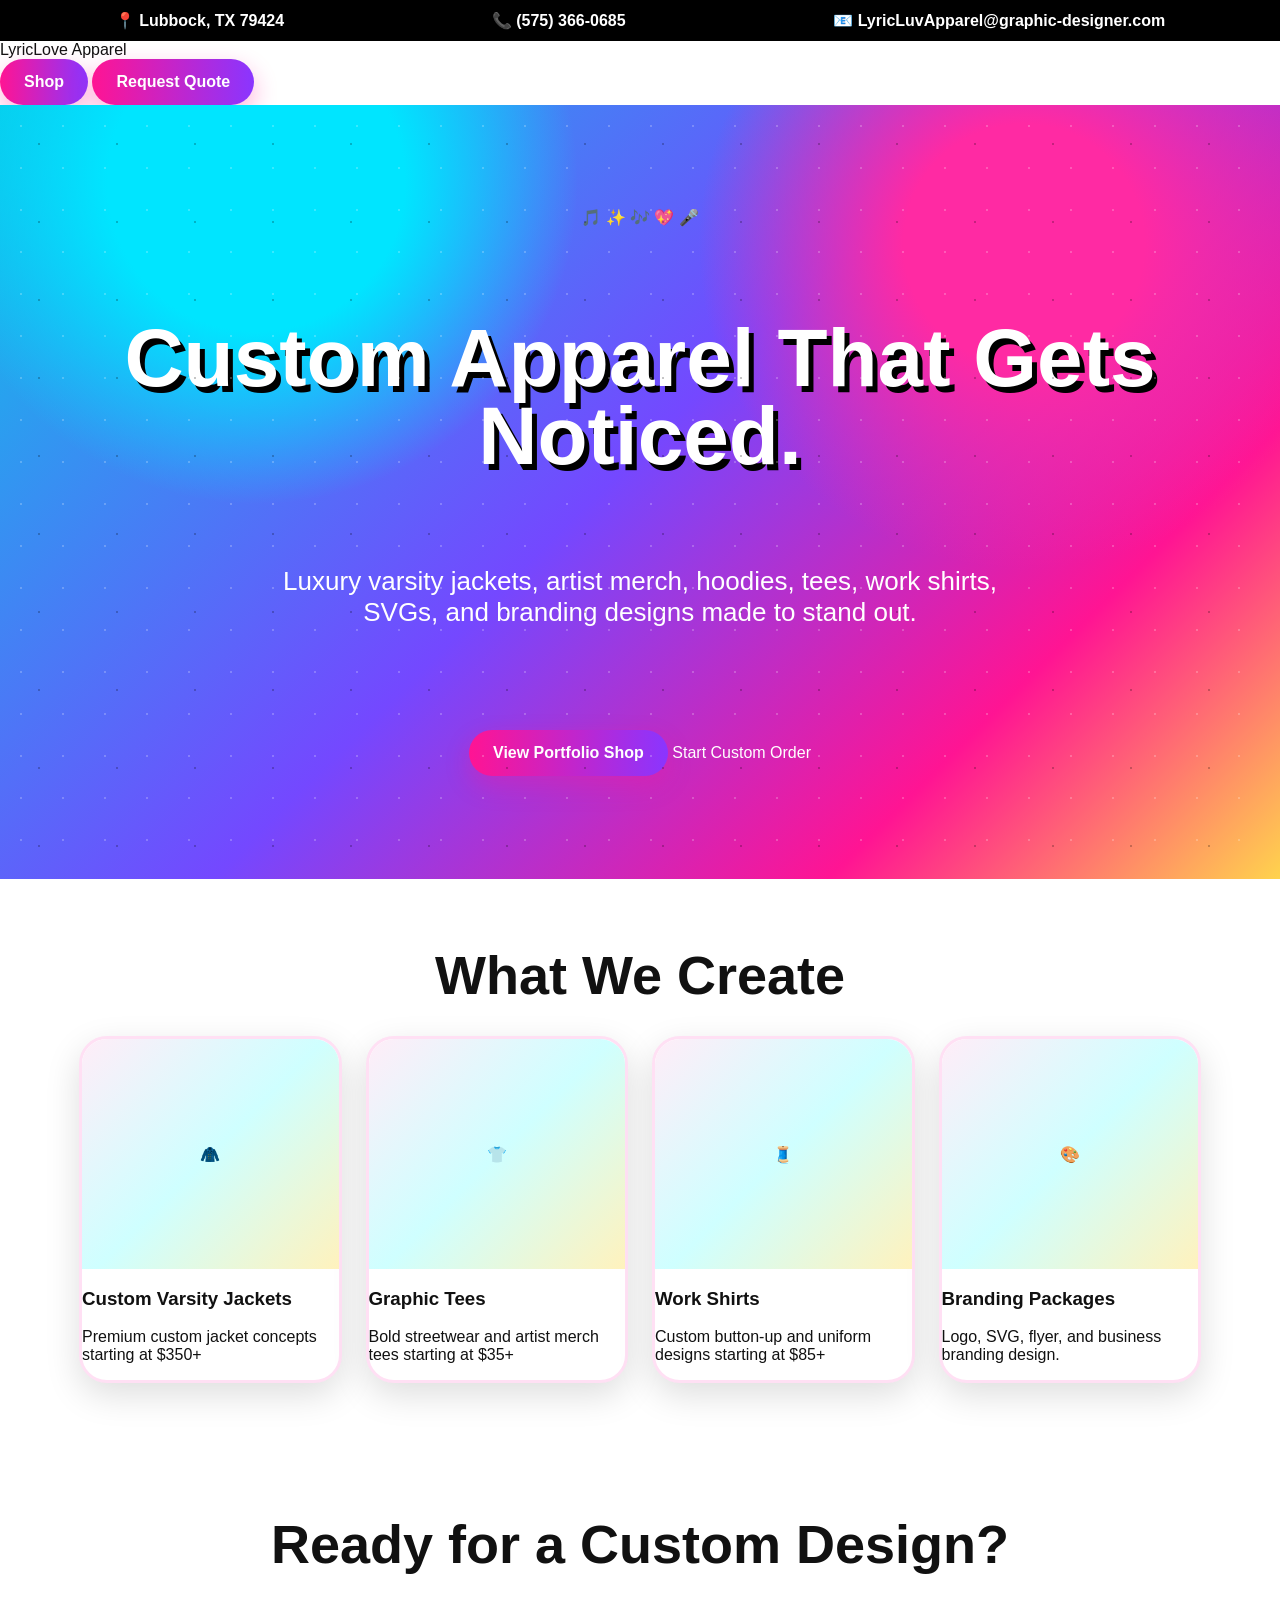
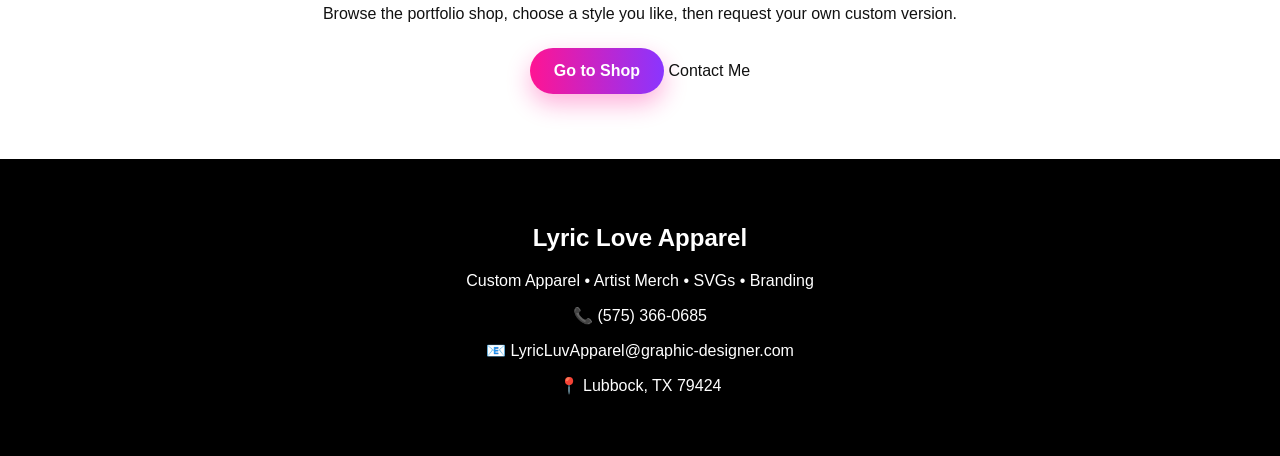
==== commit d0804c05: "Update index.html" ====
--- a/index.html
+++ b/index.html
@@ -1,9 +1,61 @@
-<!doctype html><html lang="en"><head><meta charset="utf-8"><meta name="viewport" content="width=device-width,initial-scale=1"><title>Lyric Love Apparel</title><link rel="stylesheet" href="style.css"></head><body>
-<div class="topbar"><div>📍 Lubbock, TX 79424</div><div>📞 (575) 366-0685</div><div>📧 LyricLuvApparel@graphic-designer.com</div></div>
-<nav class="nav"><a class="brand" href="index.html"><img src="logo.png" alt="Lyric Love Apparel logo"><div>Lyric<span>Love</span> Apparel</div></a><div class="links"><a href="shop.html">Shop</a><a href="services.html">Services</a><a href="design-studio.html">Design Studio</a><a href="gallery.html">Gallery</a><a href="contact.html">Contact</a></div><a class="btn" href="contact.html">Request Quote</a></nav>
-<section class="hero"><div class="float f1">🎵</div><div class="float f2">✨</div><div class="float f3">💖</div><div class="float f4">🎤</div><div class="hero-card"><img class="hero-logo" src="logo.png" alt="Lyric Love Apparel"><div class="kicker">Music Inspired Apparel & Branding</div><h1>Wear Your Creativity.<br>Express Your Style.</h1><p>Bright custom clothing, SVG designs, and boutique branding made bold, colorful, and unforgettable.</p><a class="btn" href="shop.html">Shop Collection</a> <a class="btn dark" href="design-studio.html">Start Custom Order</a></div></section>
-<section class="section"><h2 class="title">Shop the <span>Vibe</span></h2><div class="grid"><div class="card"><div class="mock"><span class="badge">NEW</span><div class="shirt"><i>Love<br>Lyrics</i></div></div><div class="card-body"><h3>Love & Lyrics Tee</h3><p class="price">$25+</p><p>Music-inspired black tee with bright custom artwork.</p><button class="mini-btn">Add to Cart</button></div></div><div class="card"><div class="mock"><span class="badge">BEST</span><div class="shirt hoodie"><i>Good<br>Vibes</i></div></div><div class="card-body"><h3>Color Splash Hoodie</h3><p class="price">$45+</p><p>Bright hoodie design with pink, teal, and purple energy.</p><button class="mini-btn">Add to Cart</button></div></div><div class="card"><div class="mock"><span class="badge">CUSTOM</span><div class="tote"></div></div><div class="card-body"><h3>Music Note Tote</h3><p class="price">$20+</p><p>Custom tote bag with music notes and sparkle accents.</p><button class="mini-btn">Add to Cart</button></div></div><div class="card"><div class="mock"><span class="badge">GIFT</span><div class="mug">☕</div></div><div class="card-body"><h3>Creative Mug</h3><p class="price">$15+</p><p>Personalized mug mockup for gifts, brands, and events.</p><button class="mini-btn">Add to Cart</button></div></div></div></section>
-<section class="section split"><div class="panel"><h2>About Lyric Love Apparel</h2><p>Lyric Love Apparel creates colorful custom apparel, SVG files, and digital branding packages for people and businesses who want to stand out. Every design is made with creativity, personality, and style.</p></div><div><div class="service"><h3>🎨 Custom SVG Designs</h3><p>Starting at $20</p></div><div class="service"><h3>👕 Custom Shirt Designs</h3><p>Starting at $35</p></div><div class="service"><h3>💼 Branding Packages</h3><p>Starting at $125</p></div><div class="service"><h3>✨ Complete Branding Package</h3><p>Starting at $300</p></div></div></section>
-<section class="section"><div class="banner"><h2>Design of the Week ✨</h2><p>Feature a new shirt, hoodie, or branding design every week to keep your boutique fresh.</p><a class="btn dark" href="design-studio.html">Request Yours</a></div></section>
-<section class="section" id="quote"><h2 class="title">Request a <span>Custom Design</span></h2><div class="form"><input placeholder="Your Name"><input placeholder="Phone Number"><input placeholder="Email"><select><option>What do you need?</option><option>Custom Shirt</option><option>SVG Design</option><option>Logo Design</option><option>Branding Package</option></select><textarea rows="5" placeholder="Tell me your idea, colors, theme, sizes, and deadline."></textarea><button class="btn">Submit Request</button></div></section>
-<div class="cart" data-count="0">🛒 Cart 0</div><footer><h2>Lyric Love Apparel</h2><p>Custom Apparel • SVGs • Branding</p><p>📞 (575) 366-0685</p><p>📧 LyricLuvApparel@graphic-designer.com</p></footer><script src="script.js"></script></body></html>
+<!DOCTYPE html>
+<html lang="en">
+<head>
+<meta charset="UTF-8">
+<meta name="viewport" content="width=device-width, initial-scale=1.0">
+<title>Lyric Love Apparel</title>
+<link rel="stylesheet" href="style.css">
+</head>
+<body>
+
+<div class="topbar">
+<div>📍 Lubbock, TX 79424</div>
+<div>📞 (575) 366-0685</div>
+<div>📧 LyricLuvApparel@graphic-designer.com</div>
+</div>
+
+<nav>
+<div class="logo">Lyric<span>Love</span> Apparel</div>
+<a class="btn" href="shop.html">Shop</a>
+<a class="btn" href="contact.html">Request Quote</a>
+</nav>
+
+<section class="hero">
+<div class="notes">🎵 ✨ 🎶 💖 🎤</div>
+<h1>Custom Apparel That Gets Noticed.</h1>
+<p>Luxury varsity jackets, artist merch, hoodies, tees, work shirts, SVGs, and branding designs made to stand out.</p>
+<div class="buttons">
+<a class="btn" href="shop.html">View Portfolio Shop</a>
+<a class="blackbtn" href="design-studio.html">Start Custom Order</a>
+</div>
+</section>
+
+<section class="section">
+<h2 class="title">What We Create</h2>
+<div class="grid">
+<div class="card"><div class="mock">🧥</div><h3>Custom Varsity Jackets</h3><p>Premium custom jacket concepts starting at $350+</p></div>
+<div class="card"><div class="mock">👕</div><h3>Graphic Tees</h3><p>Bold streetwear and artist merch tees starting at $35+</p></div>
+<div class="card"><div class="mock">🧵</div><h3>Work Shirts</h3><p>Custom button-up and uniform designs starting at $85+</p></div>
+<div class="card"><div class="mock">🎨</div><h3>Branding Packages</h3><p>Logo, SVG, flyer, and business branding design.</p></div>
+</div>
+</section>
+
+<section class="section" id="quote">
+<h2 class="title">Ready for a Custom Design?</h2>
+<p style="text-align:center;max-width:700px;margin:auto;">Browse the portfolio shop, choose a style you like, then request your own custom version.</p>
+<div style="text-align:center;margin-top:25px;">
+<a class="btn" href="shop.html">Go to Shop</a>
+<a class="blackbtn" href="contact.html">Contact Me</a>
+</div>
+</section>
+
+<footer>
+<h2>Lyric Love Apparel</h2>
+<p>Custom Apparel • Artist Merch • SVGs • Branding</p>
+<p>📞 (575) 366-0685</p>
+<p>📧 LyricLuvApparel@graphic-designer.com</p>
+<p>📍 Lubbock, TX 79424</p>
+</footer>
+
+</body>
+</html>
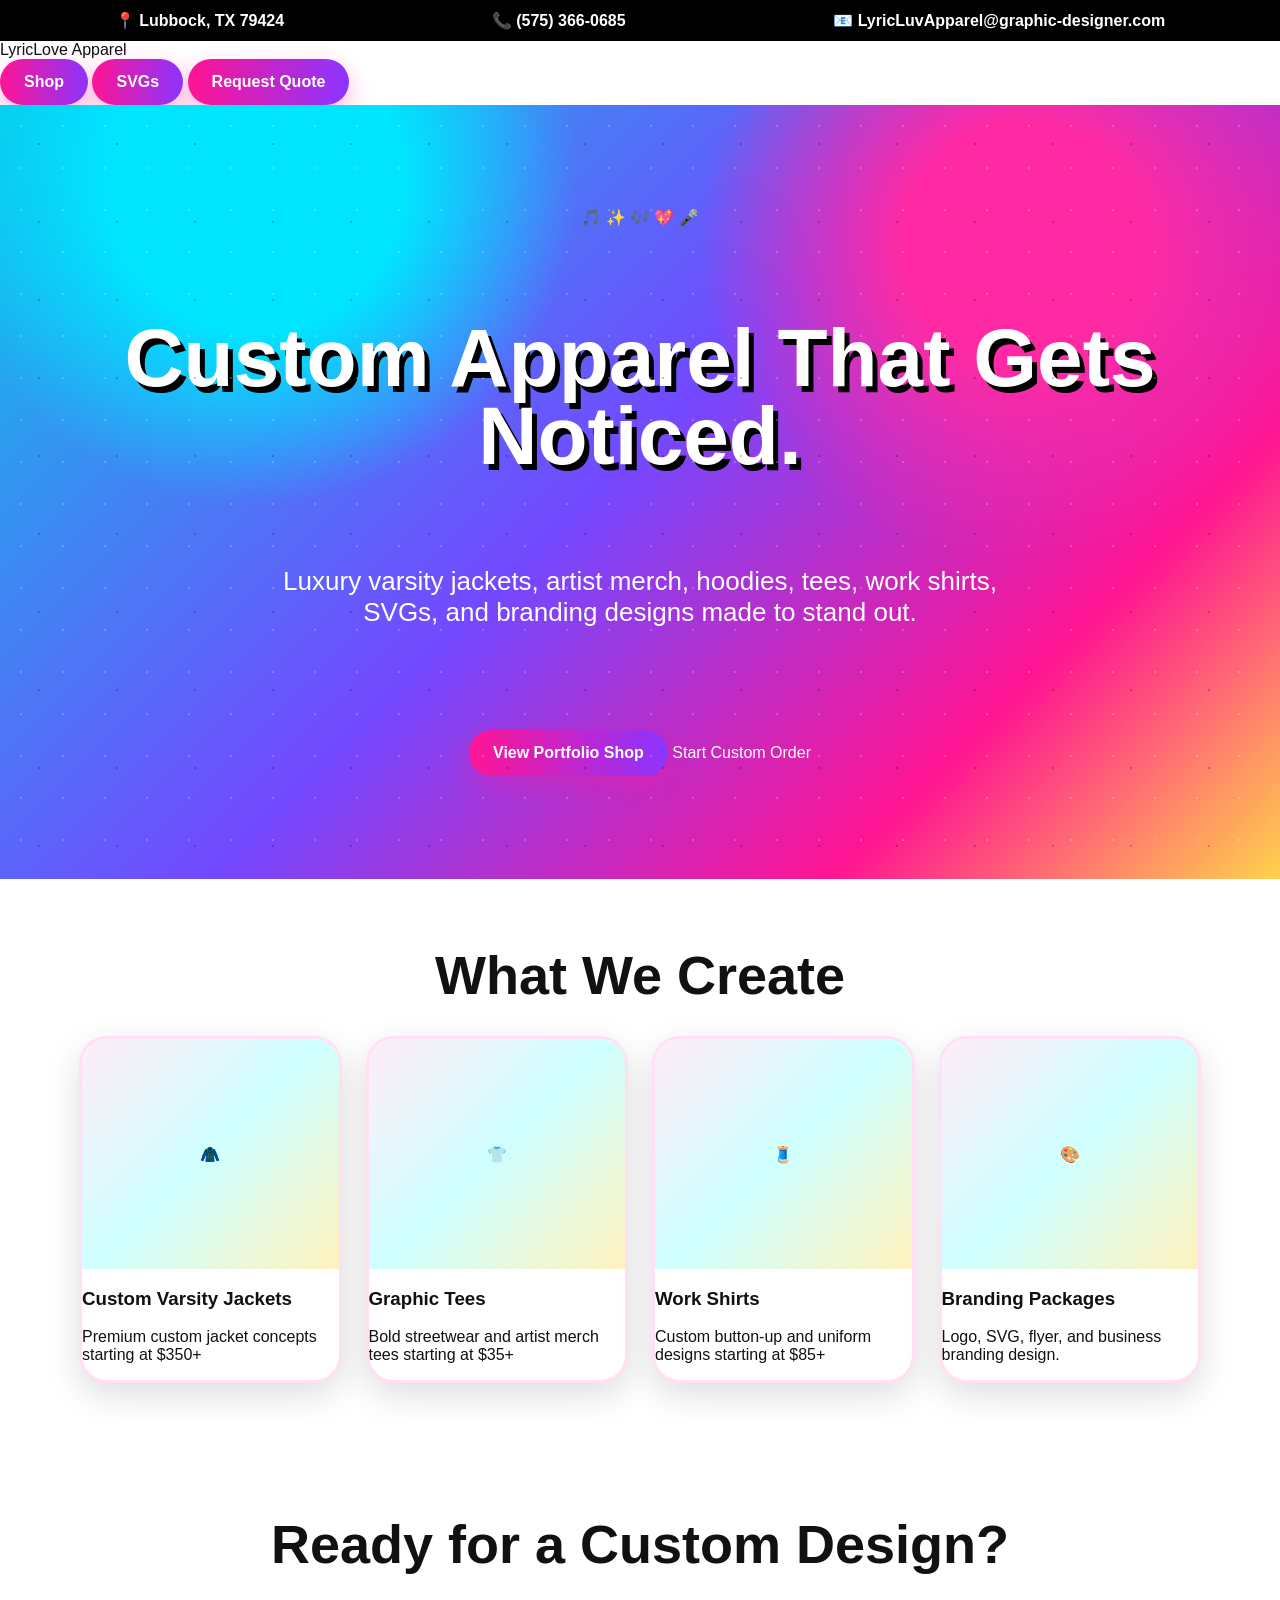
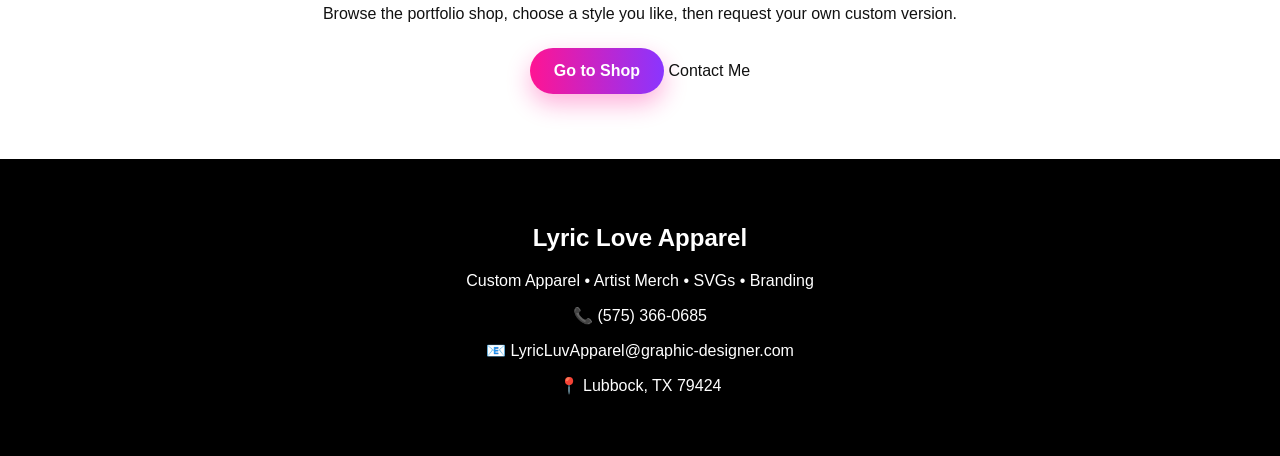
==== commit b24dc607: "Update index.html" ====
--- a/index.html
+++ b/index.html
@@ -17,6 +17,7 @@
 <nav>
 <div class="logo">Lyric<span>Love</span> Apparel</div>
 <a class="btn" href="shop.html">Shop</a>
+<a class="btn" href="svgs.html">SVGs</a>
 <a class="btn" href="contact.html">Request Quote</a>
 </nav>
 
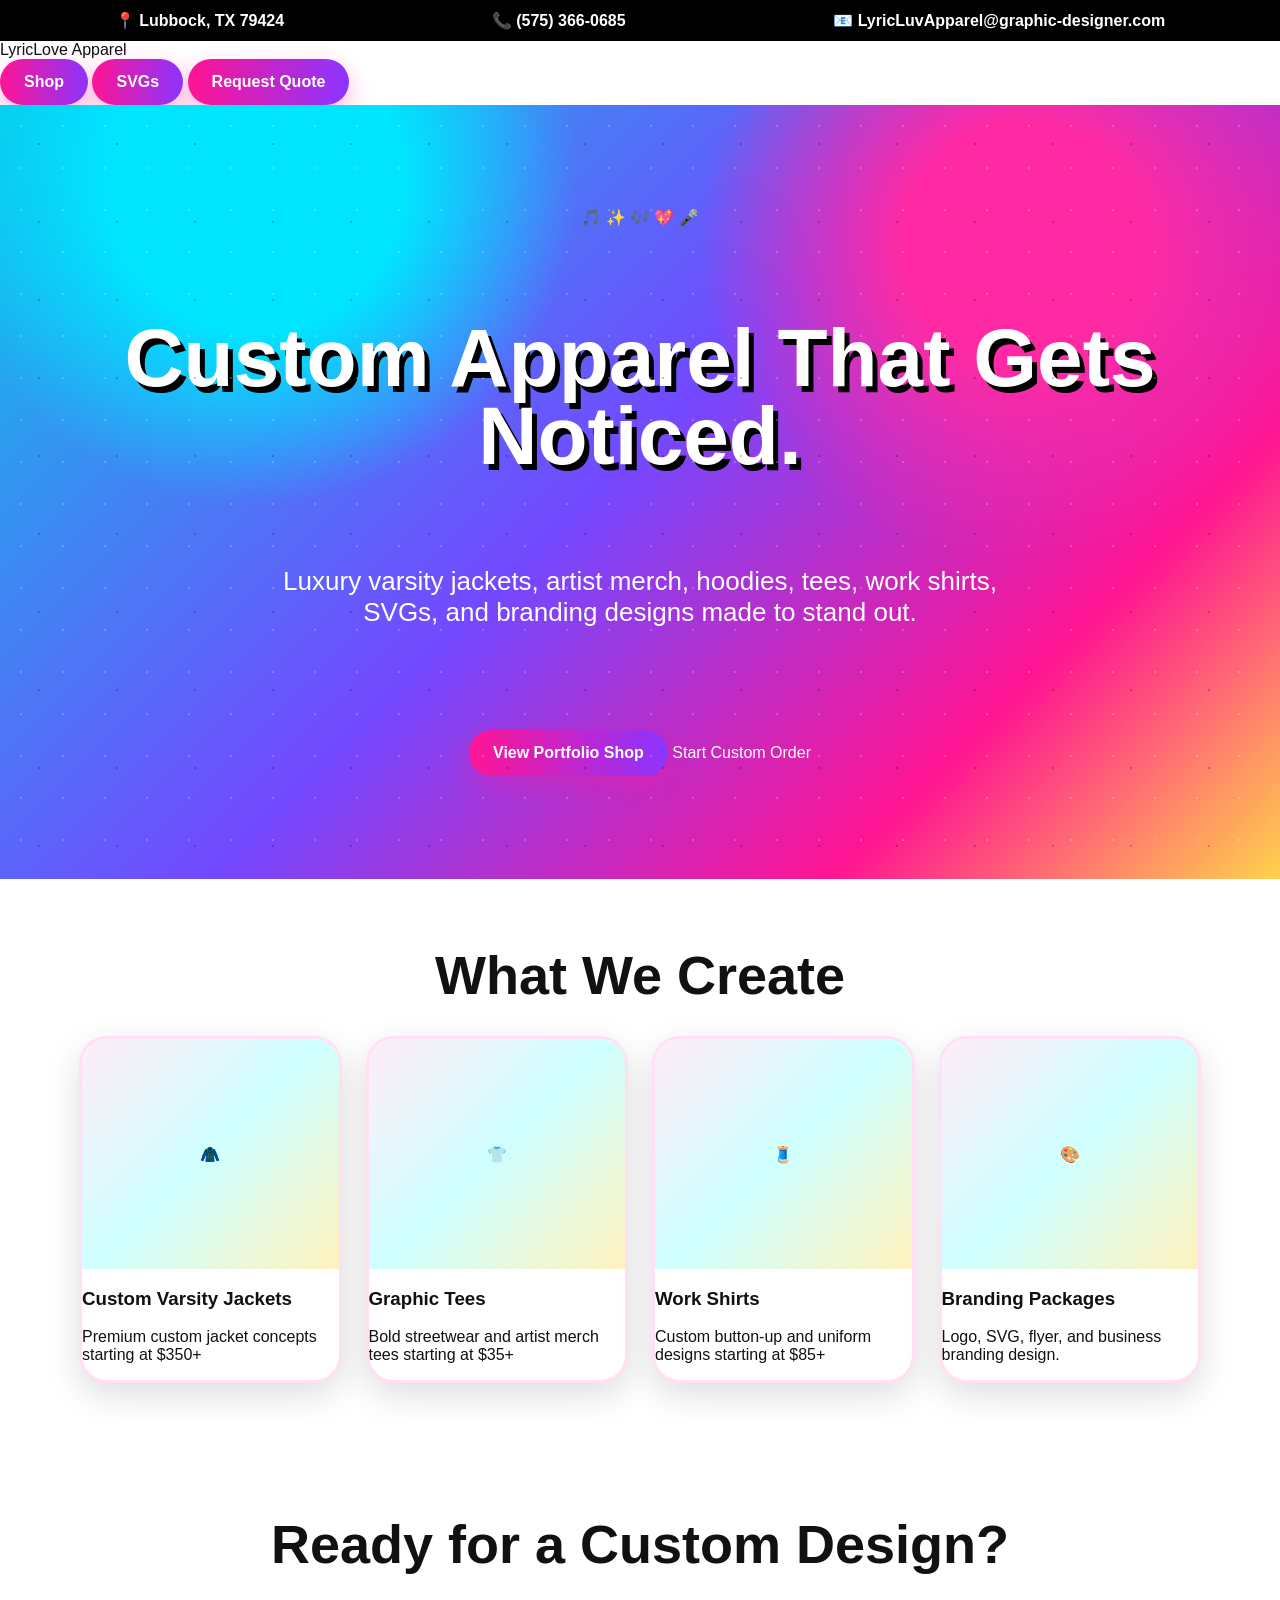
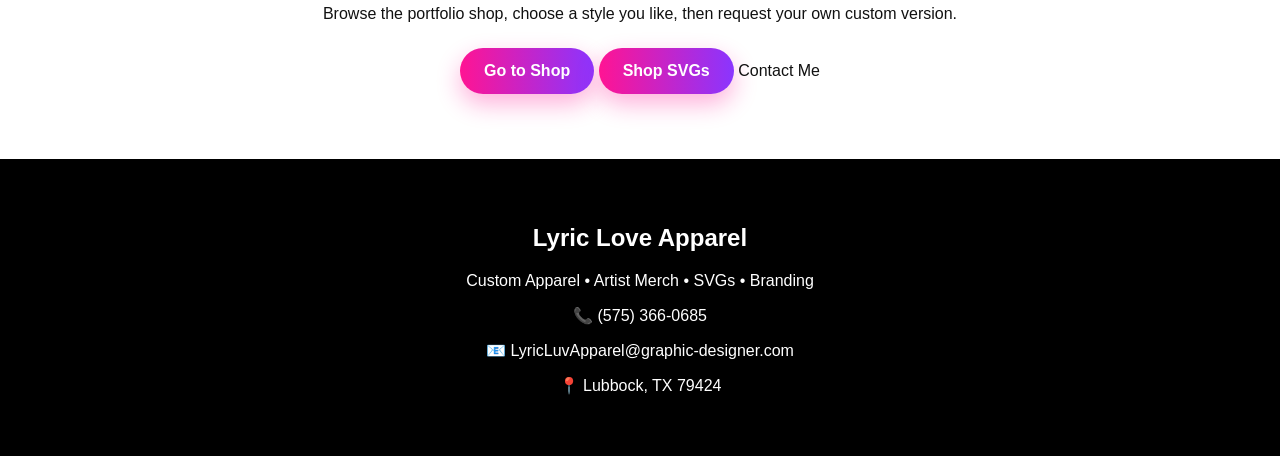
==== commit 8187cecc: "Update index.html" ====
--- a/index.html
+++ b/index.html
@@ -46,6 +46,7 @@
 <p style="text-align:center;max-width:700px;margin:auto;">Browse the portfolio shop, choose a style you like, then request your own custom version.</p>
 <div style="text-align:center;margin-top:25px;">
 <a class="btn" href="shop.html">Go to Shop</a>
+<a class="btn" href="svgs.html">Shop SVGs</a>
 <a class="blackbtn" href="contact.html">Contact Me</a>
 </div>
 </section>
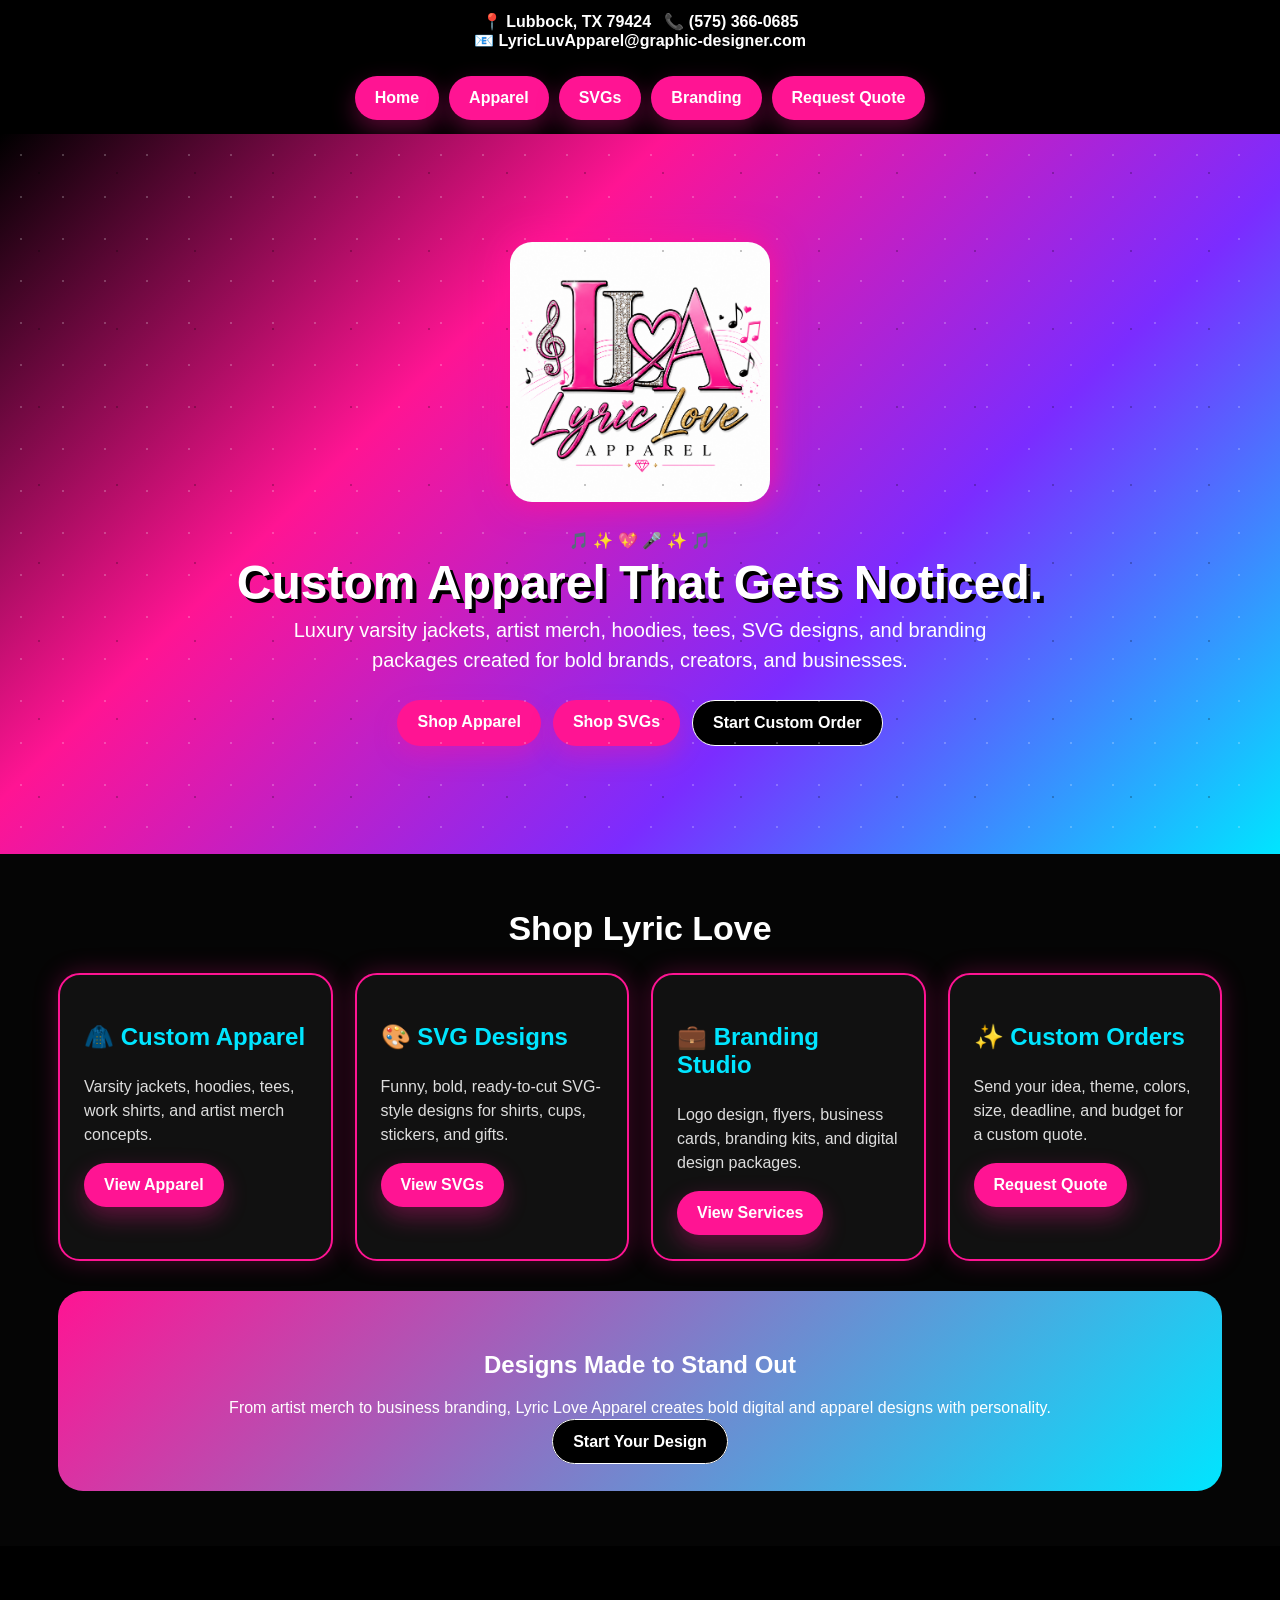
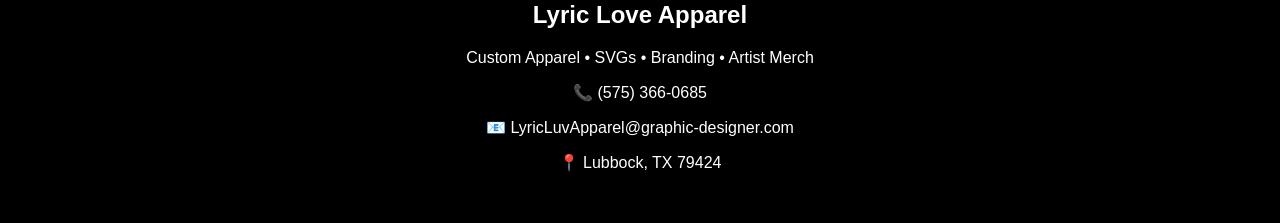
==== commit a50989b9: "Update index.html" ====
--- a/index.html
+++ b/index.html
@@ -5,55 +5,99 @@
 <meta name="viewport" content="width=device-width, initial-scale=1.0">
 <title>Lyric Love Apparel</title>
 <link rel="stylesheet" href="style.css">
+<style>
+body{background:#050505;color:#fff;margin:0;font-family:Arial,sans-serif}
+.hero{min-height:80vh;text-align:center;padding:80px 18px;background:linear-gradient(135deg,#000,#ff1493,#7b2cff,#00e5ff);display:flex;align-items:center;justify-content:center}
+.hero-box{max-width:850px}
+.logo-img{width:260px;max-width:90%;border-radius:22px;box-shadow:0 0 35px #ff1493;margin-bottom:25px}
+.hero h1{font-size:48px;text-shadow:4px 4px #000;margin:10px 0}
+.hero p{font-size:20px;line-height:1.5}
+.buttons{margin-top:25px;display:flex;gap:12px;justify-content:center;flex-wrap:wrap}
+.btn,.blackbtn{padding:13px 20px;border-radius:30px;text-decoration:none;font-weight:bold}
+.btn{background:#ff1493;color:#fff}
+.blackbtn{background:#000;color:#fff;border:1px solid #fff}
+.section{padding:55px 18px;max-width:1200px;margin:auto}
+.title{text-align:center;font-size:34px;margin-bottom:25px}
+.grid{display:grid;grid-template-columns:repeat(auto-fit,minmax(230px,1fr));gap:22px}
+.card{background:#111;border:2px solid #ff1493;border-radius:22px;padding:24px;box-shadow:0 0 25px #ff149344}
+.card h3{color:#00e5ff;font-size:24px}
+.card p{color:#ddd;line-height:1.5}
+.banner{text-align:center;background:linear-gradient(135deg,#ff1493,#00e5ff);padding:40px 20px;border-radius:25px;margin-top:30px}
+footer{background:#000;text-align:center;padding:35px 18px;color:#fff}
+nav{background:#000;padding:14px;display:flex;gap:10px;justify-content:center;flex-wrap:wrap}
+.topbar{background:#000;color:#fff;padding:12px;text-align:center}
+</style>
 </head>
+
 <body>
 
 <div class="topbar">
-<div>📍 Lubbock, TX 79424</div>
-<div>📞 (575) 366-0685</div>
-<div>📧 LyricLuvApparel@graphic-designer.com</div>
+📍 Lubbock, TX 79424 &nbsp; 📞 (575) 366-0685<br>
+📧 LyricLuvApparel@graphic-designer.com
 </div>
 
 <nav>
-<div class="logo">Lyric<span>Love</span> Apparel</div>
-<a class="btn" href="shop.html">Shop</a>
+<a class="btn" href="index.html">Home</a>
+<a class="btn" href="shop.html">Apparel</a>
 <a class="btn" href="svgs.html">SVGs</a>
+<a class="btn" href="services.html">Branding</a>
 <a class="btn" href="contact.html">Request Quote</a>
 </nav>
 
 <section class="hero">
-<div class="notes">🎵 ✨ 🎶 💖 🎤</div>
+<div class="hero-box">
+<img class="logo-img" src="logo.png" alt="Lyric Love Apparel Logo">
+<div>🎵 ✨ 💖 🎤 ✨ 🎵</div>
 <h1>Custom Apparel That Gets Noticed.</h1>
-<p>Luxury varsity jackets, artist merch, hoodies, tees, work shirts, SVGs, and branding designs made to stand out.</p>
+<p>Luxury varsity jackets, artist merch, hoodies, tees, SVG designs, and branding packages created for bold brands, creators, and businesses.</p>
 <div class="buttons">
-<a class="btn" href="shop.html">View Portfolio Shop</a>
-<a class="blackbtn" href="design-studio.html">Start Custom Order</a>
+<a class="btn" href="shop.html">Shop Apparel</a>
+<a class="btn" href="svgs.html">Shop SVGs</a>
+<a class="blackbtn" href="contact.html">Start Custom Order</a>
+</div>
 </div>
 </section>
 
 <section class="section">
-<h2 class="title">What We Create</h2>
+<h2 class="title">Shop Lyric Love</h2>
 <div class="grid">
-<div class="card"><div class="mock">🧥</div><h3>Custom Varsity Jackets</h3><p>Premium custom jacket concepts starting at $350+</p></div>
-<div class="card"><div class="mock">👕</div><h3>Graphic Tees</h3><p>Bold streetwear and artist merch tees starting at $35+</p></div>
-<div class="card"><div class="mock">🧵</div><h3>Work Shirts</h3><p>Custom button-up and uniform designs starting at $85+</p></div>
-<div class="card"><div class="mock">🎨</div><h3>Branding Packages</h3><p>Logo, SVG, flyer, and business branding design.</p></div>
+
+<div class="card">
+<h3>🧥 Custom Apparel</h3>
+<p>Varsity jackets, hoodies, tees, work shirts, and artist merch concepts.</p>
+<a class="btn" href="shop.html">View Apparel</a>
 </div>
-</section>
 
-<section class="section" id="quote">
-<h2 class="title">Ready for a Custom Design?</h2>
-<p style="text-align:center;max-width:700px;margin:auto;">Browse the portfolio shop, choose a style you like, then request your own custom version.</p>
-<div style="text-align:center;margin-top:25px;">
-<a class="btn" href="shop.html">Go to Shop</a>
-<a class="btn" href="svgs.html">Shop SVGs</a>
-<a class="blackbtn" href="contact.html">Contact Me</a>
+<div class="card">
+<h3>🎨 SVG Designs</h3>
+<p>Funny, bold, ready-to-cut SVG-style designs for shirts, cups, stickers, and gifts.</p>
+<a class="btn" href="svgs.html">View SVGs</a>
+</div>
+
+<div class="card">
+<h3>💼 Branding Studio</h3>
+<p>Logo design, flyers, business cards, branding kits, and digital design packages.</p>
+<a class="btn" href="services.html">View Services</a>
+</div>
+
+<div class="card">
+<h3>✨ Custom Orders</h3>
+<p>Send your idea, theme, colors, size, deadline, and budget for a custom quote.</p>
+<a class="btn" href="contact.html">Request Quote</a>
+</div>
+
+</div>
+
+<div class="banner">
+<h2>Designs Made to Stand Out</h2>
+<p>From artist merch to business branding, Lyric Love Apparel creates bold digital and apparel designs with personality.</p>
+<a class="blackbtn" href="contact.html">Start Your Design</a>
 </div>
 </section>
 
 <footer>
 <h2>Lyric Love Apparel</h2>
-<p>Custom Apparel • Artist Merch • SVGs • Branding</p>
+<p>Custom Apparel • SVGs • Branding • Artist Merch</p>
 <p>📞 (575) 366-0685</p>
 <p>📧 LyricLuvApparel@graphic-designer.com</p>
 <p>📍 Lubbock, TX 79424</p>
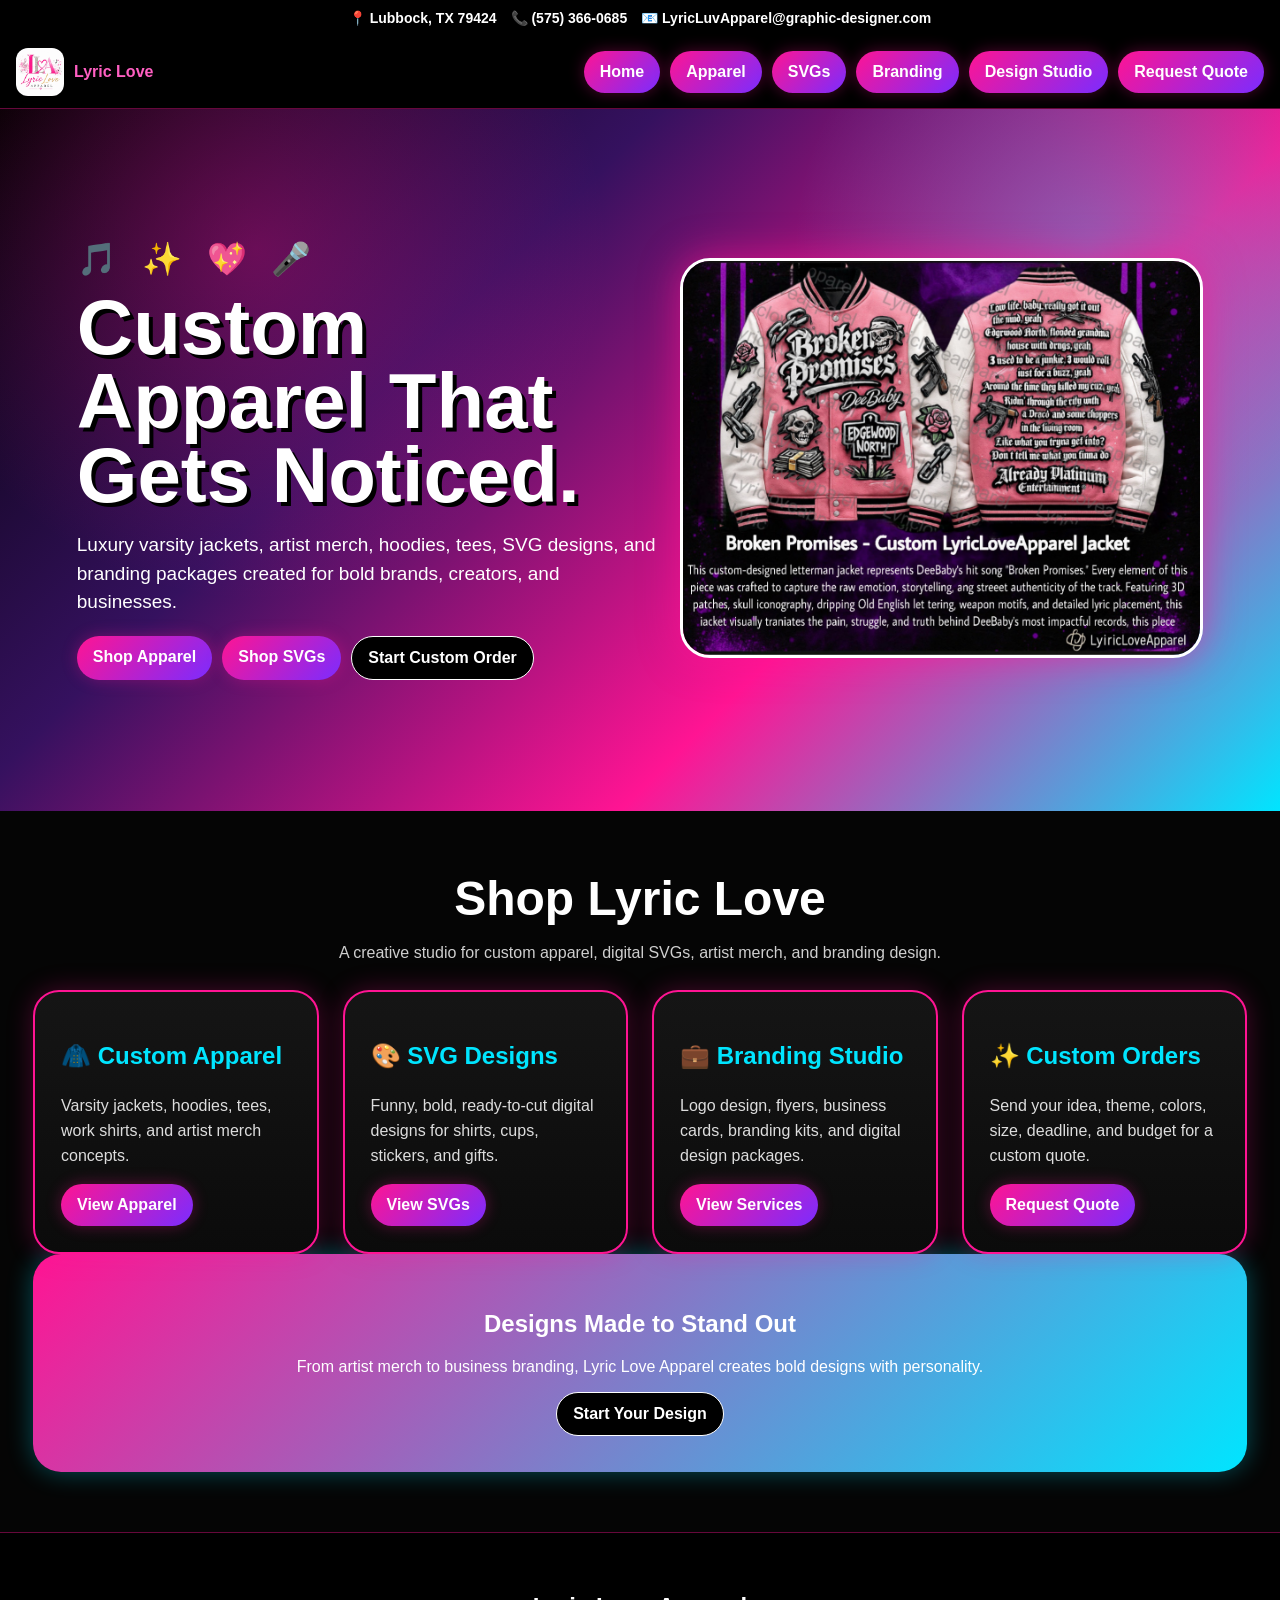
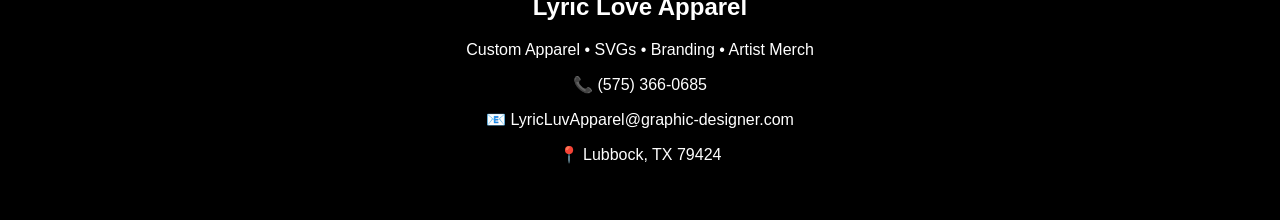
==== commit c0f4c3ae: "Add files via upload" ====
--- a/index.html
+++ b/index.html
@@ -1,107 +1,9 @@
-<!DOCTYPE html>
-<html lang="en">
-<head>
-<meta charset="UTF-8">
-<meta name="viewport" content="width=device-width, initial-scale=1.0">
-<title>Lyric Love Apparel</title>
-<link rel="stylesheet" href="style.css">
-<style>
-body{background:#050505;color:#fff;margin:0;font-family:Arial,sans-serif}
-.hero{min-height:80vh;text-align:center;padding:80px 18px;background:linear-gradient(135deg,#000,#ff1493,#7b2cff,#00e5ff);display:flex;align-items:center;justify-content:center}
-.hero-box{max-width:850px}
-.logo-img{width:260px;max-width:90%;border-radius:22px;box-shadow:0 0 35px #ff1493;margin-bottom:25px}
-.hero h1{font-size:48px;text-shadow:4px 4px #000;margin:10px 0}
-.hero p{font-size:20px;line-height:1.5}
-.buttons{margin-top:25px;display:flex;gap:12px;justify-content:center;flex-wrap:wrap}
-.btn,.blackbtn{padding:13px 20px;border-radius:30px;text-decoration:none;font-weight:bold}
-.btn{background:#ff1493;color:#fff}
-.blackbtn{background:#000;color:#fff;border:1px solid #fff}
-.section{padding:55px 18px;max-width:1200px;margin:auto}
-.title{text-align:center;font-size:34px;margin-bottom:25px}
-.grid{display:grid;grid-template-columns:repeat(auto-fit,minmax(230px,1fr));gap:22px}
-.card{background:#111;border:2px solid #ff1493;border-radius:22px;padding:24px;box-shadow:0 0 25px #ff149344}
-.card h3{color:#00e5ff;font-size:24px}
-.card p{color:#ddd;line-height:1.5}
-.banner{text-align:center;background:linear-gradient(135deg,#ff1493,#00e5ff);padding:40px 20px;border-radius:25px;margin-top:30px}
-footer{background:#000;text-align:center;padding:35px 18px;color:#fff}
-nav{background:#000;padding:14px;display:flex;gap:10px;justify-content:center;flex-wrap:wrap}
-.topbar{background:#000;color:#fff;padding:12px;text-align:center}
-</style>
-</head>
+<!DOCTYPE html><html lang="en"><head><meta charset="UTF-8"><meta name="viewport" content="width=device-width, initial-scale=1.0"><title>Lyric Love Apparel</title><link rel="stylesheet" href="style.css"></head><body>
+<div class="topbar"><span>📍 Lubbock, TX 79424</span><span>📞 (575) 366-0685</span><span>📧 LyricLuvApparel@graphic-designer.com</span></div>
+<nav class="nav"><a class="brand" href="index.html"><img src="logo.png" alt="Lyric Love Apparel"><span>Lyric Love</span></a><button class="menu-toggle" onclick="toggleMenu()">☰</button><div class="navlinks" id="navlinks"><a href="index.html">Home</a><a href="shop.html">Apparel</a><a href="svgs.html">SVGs</a><a href="services.html">Branding</a><a href="design-studio.html">Design Studio</a><a class="pill" href="contact.html">Request Quote</a></div></nav>
 
-<body>
-
-<div class="topbar">
-📍 Lubbock, TX 79424 &nbsp; 📞 (575) 366-0685<br>
-📧 LyricLuvApparel@graphic-designer.com
-</div>
-
-<nav>
-<a class="btn" href="index.html">Home</a>
-<a class="btn" href="shop.html">Apparel</a>
-<a class="btn" href="svgs.html">SVGs</a>
-<a class="btn" href="services.html">Branding</a>
-<a class="btn" href="contact.html">Request Quote</a>
-</nav>
-
-<section class="hero">
-<div class="hero-box">
-<img class="logo-img" src="logo.png" alt="Lyric Love Apparel Logo">
-<div>🎵 ✨ 💖 🎤 ✨ 🎵</div>
-<h1>Custom Apparel That Gets Noticed.</h1>
-<p>Luxury varsity jackets, artist merch, hoodies, tees, SVG designs, and branding packages created for bold brands, creators, and businesses.</p>
-<div class="buttons">
-<a class="btn" href="shop.html">Shop Apparel</a>
-<a class="btn" href="svgs.html">Shop SVGs</a>
-<a class="blackbtn" href="contact.html">Start Custom Order</a>
-</div>
-</div>
-</section>
-
-<section class="section">
-<h2 class="title">Shop Lyric Love</h2>
-<div class="grid">
-
-<div class="card">
-<h3>🧥 Custom Apparel</h3>
-<p>Varsity jackets, hoodies, tees, work shirts, and artist merch concepts.</p>
-<a class="btn" href="shop.html">View Apparel</a>
-</div>
-
-<div class="card">
-<h3>🎨 SVG Designs</h3>
-<p>Funny, bold, ready-to-cut SVG-style designs for shirts, cups, stickers, and gifts.</p>
-<a class="btn" href="svgs.html">View SVGs</a>
-</div>
-
-<div class="card">
-<h3>💼 Branding Studio</h3>
-<p>Logo design, flyers, business cards, branding kits, and digital design packages.</p>
-<a class="btn" href="services.html">View Services</a>
-</div>
-
-<div class="card">
-<h3>✨ Custom Orders</h3>
-<p>Send your idea, theme, colors, size, deadline, and budget for a custom quote.</p>
-<a class="btn" href="contact.html">Request Quote</a>
-</div>
-
-</div>
-
-<div class="banner">
-<h2>Designs Made to Stand Out</h2>
-<p>From artist merch to business branding, Lyric Love Apparel creates bold digital and apparel designs with personality.</p>
-<a class="blackbtn" href="contact.html">Start Your Design</a>
-</div>
-</section>
-
-<footer>
-<h2>Lyric Love Apparel</h2>
-<p>Custom Apparel • SVGs • Branding • Artist Merch</p>
-<p>📞 (575) 366-0685</p>
-<p>📧 LyricLuvApparel@graphic-designer.com</p>
-<p>📍 Lubbock, TX 79424</p>
-</footer>
-
-</body>
-</html>
+<section class="hero"><div><div class="spark">🎵 ✨ 💖 🎤</div><h1>Custom Apparel That Gets Noticed.</h1><p>Luxury varsity jackets, artist merch, hoodies, tees, SVG designs, and branding packages created for bold brands, creators, and businesses.</p><div class="btns"><a class="btn" href="shop.html">Shop Apparel</a><a class="btn" href="svgs.html">Shop SVGs</a><a class="blackbtn" href="contact.html">Start Custom Order</a></div></div><div class="hero-media float"><img src="AB0153BA-81C6-4355-A51B-80763C3324B1.JPEG" alt="Broken Promises Jacket"></div></section>
+<section class="section"><h2 class="title">Shop Lyric Love</h2><p class="subtitle">A creative studio for custom apparel, digital SVGs, artist merch, and branding design.</p><div class="grid"><div class="card"><h3>🧥 Custom Apparel</h3><p>Varsity jackets, hoodies, tees, work shirts, and artist merch concepts.</p><a class="btn" href="shop.html">View Apparel</a></div><div class="card"><h3>🎨 SVG Designs</h3><p>Funny, bold, ready-to-cut digital designs for shirts, cups, stickers, and gifts.</p><a class="btn" href="svgs.html">View SVGs</a></div><div class="card"><h3>💼 Branding Studio</h3><p>Logo design, flyers, business cards, branding kits, and digital design packages.</p><a class="btn" href="services.html">View Services</a></div><div class="card"><h3>✨ Custom Orders</h3><p>Send your idea, theme, colors, size, deadline, and budget for a custom quote.</p><a class="btn" href="contact.html">Request Quote</a></div></div><div class="banner"><h2>Designs Made to Stand Out</h2><p>From artist merch to business branding, Lyric Love Apparel creates bold designs with personality.</p><a class="blackbtn" href="contact.html">Start Your Design</a></div></section>
+<footer><h2>Lyric Love Apparel</h2><p>Custom Apparel • SVGs • Branding • Artist Merch</p><p>📞 (575) 366-0685</p><p>📧 LyricLuvApparel@graphic-designer.com</p><p>📍 Lubbock, TX 79424</p></footer>
+<script src="script.js"></script>
+</body></html>
--- a/style.css
+++ b/style.css
@@ -1 +1 @@
-:root{--pink:#ff1493;--teal:#12d7d7;--purple:#8a35ff;--gold:#ffd34d;--black:#050505;--white:#fff;--soft:#fff1fb}*{box-sizing:border-box}body{margin:0;font-family:Arial,Helvetica,sans-serif;background:#fff;color:#111;overflow-x:hidden}a{text-decoration:none;color:inherit}.topbar{background:#000;color:white;display:flex;justify-content:space-around;gap:10px;flex-wrap:wrap;padding:11px 16px;font-weight:700}.nav{position:sticky;top:0;z-index:20;background:white;display:flex;align-items:center;justify-content:space-between;padding:12px 5%;box-shadow:0 8px 20px #0002}.brand{display:flex;align-items:center;gap:12px;font-weight:900;font-size:26px;color:var(--pink)}.brand img{height:78px;width:auto}.brand span{color:var(--teal)}.links{display:flex;gap:20px;font-weight:900}.links a:hover{color:var(--pink)}.btn{display:inline-block;background:linear-gradient(90deg,var(--pink),var(--purple));color:white;padding:14px 24px;border-radius:999px;font-weight:900;box-shadow:0 10px 24px #ff149355}.btn.dark{background:#000}.hero{position:relative;min-height:86vh;display:grid;place-items:center;text-align:center;color:white;padding:65px 18px;background:radial-gradient(circle at 20% 10%,#00e5ff 0 12%,transparent 26%),radial-gradient(circle at 80% 18%,#ff2aa3 0 10%,transparent 27%),linear-gradient(135deg,#08c7e8,#7448ff 48%,#ff1493 78%,#ffd34d);overflow:hidden}.hero:before{content:"";position:absolute;inset:0;background-image:radial-gradient(#fff 1px,transparent 1px),radial-gradient(#000 1.5px,transparent 1.5px);background-size:42px 42px,78px 78px;opacity:.22}.hero-card{position:relative;max-width:980px}.hero-logo{width:min(500px,90vw);filter:drop-shadow(0 14px 12px #0007);border-radius:18px;background:#ffffffdd;padding:8px;margin-bottom:20px}.kicker{font-weight:900;letter-spacing:4px;text-transform:uppercase;color:#fff;text-shadow:2px 2px #000}.hero h1{font-size:clamp(42px,8vw,82px);line-height:.95;margin:15px 0;text-shadow:5px 6px #000}.hero p{font-size:clamp(18px,3vw,26px);max-width:760px;margin:0 auto 25px}.float{position:absolute;font-size:44px;animation:float 5s ease-in-out infinite}.f1{left:8%;top:18%}.f2{right:9%;top:22%;animation-delay:1s}.f3{left:12%;bottom:18%;animation-delay:2s}.f4{right:13%;bottom:17%;animation-delay:.5s}@keyframes float{50%{transform:translateY(-22px) rotate(10deg)}}.section{padding:65px 5%;max-width:1250px;margin:auto}.title{text-align:center;font-size:clamp(34px,6vw,54px);margin:0 0 30px}.title span{color:var(--pink)}.grid{display:grid;grid-template-columns:repeat(auto-fit,minmax(230px,1fr));gap:24px}.card{background:white;border-radius:28px;overflow:hidden;box-shadow:0 12px 35px #0002;border:3px solid #ffe0f4;transition:.25s}.card:hover{transform:translateY(-8px)}.mock{height:230px;display:grid;place-items:center;position:relative;background:linear-gradient(135deg,#ffedf8,#cfffff,#fff2bd)}.shirt{width:138px;height:112px;background:#111;border-radius:18px 18px 28px 28px;position:relative;filter:drop-shadow(0 8px 12px #0004)}.shirt:before,.shirt:after{content:"";position:absolute;top:12px;width:50px;height:45px;background:#111}.shirt:before{left:-34px;transform:rotate(22deg);border-radius:12px}.shirt:after{right:-34px;transform:rotate(-22deg);border-radius:12px}.shirt i{position:absolute;inset:25px 8px;color:#ff1493;font-style:normal;text-align:center;font-weight:900;font-size:24px;text-shadow:1px 1px #00d7d7}.hoodie{background:linear-gradient(135deg,#ff1493,#10d7d7,#8a35ff)}.tote{width:130px;height:145px;background:white;border:8px solid #111;border-radius:10px;position:relative}.tote:before{content:"";position:absolute;top:-42px;left:30px;width:55px;height:45px;border:8px solid #111;border-bottom:0;border-radius:50px 50px 0 0}.mug{font-size:105px}.badge{position:absolute;top:15px;left:15px;background:var(--pink);color:white;padding:7px 12px;border-radius:999px;font-size:12px;font-weight:900}.card-body{padding:18px}.price{font-size:22px;color:var(--pink);font-weight:900}.mini-btn{background:#000;color:white;border:0;border-radius:999px;padding:11px 16px;font-weight:900;margin-top:12px}.split{display:grid;grid-template-columns:1fr 1fr;gap:28px;align-items:center}.panel{background:#000;color:white;border-radius:32px;padding:35px;box-shadow:0 14px 35px #0003}.panel h2{font-size:42px;color:var(--teal);margin:0 0 12px}.service{background:#fff8fd;border-left:8px solid var(--pink);padding:18px;border-radius:18px;margin:14px 0;box-shadow:0 6px 18px #0001}.banner{background:linear-gradient(90deg,var(--pink),var(--purple),var(--teal));color:white;text-align:center;border-radius:35px;padding:45px 22px}.form{background:white;padding:26px;border-radius:30px;box-shadow:0 12px 35px #0002}input,select,textarea{width:100%;padding:15px;border:2px solid #eee;border-radius:14px;margin:8px 0;font-size:16px}footer{background:#000;color:white;text-align:center;padding:45px 18px}.cart{position:fixed;right:16px;bottom:16px;background:#ff1493;color:white;border-radius:999px;padding:14px 18px;font-weight:900;box-shadow:0 10px 30px #0004;z-index:50}@media(max-width:850px){.links{display:none}.nav{padding:10px 4%}.brand{font-size:30px}.brand img{display:none}.split{grid-template-columns:1fr}.hero{min-height:78vh}.hero-logo{width:min(370px,92vw)}.topbar{justify-content:flex-start}.btn{padding:13px 18px}.hero h1{text-shadow:3px 4px #000}}
+:root{--pink:#ff1493;--cyan:#00e5ff;--purple:#7b2cff;--dark:#050505;--card:#111;--text:#fff;--muted:#cfcfcf;--gold:#ffd166}*{box-sizing:border-box}body{margin:0;background:var(--dark);color:var(--text);font-family:Arial,Helvetica,sans-serif}a{color:inherit}.topbar{background:#000;display:flex;gap:14px;justify-content:center;flex-wrap:wrap;padding:10px 12px;font-size:14px;font-weight:700}.nav{position:sticky;top:0;z-index:20;background:rgba(0,0,0,.92);backdrop-filter:blur(8px);display:flex;align-items:center;justify-content:space-between;gap:12px;padding:12px 16px;border-bottom:1px solid #ff149366}.brand{display:flex;align-items:center;gap:10px;text-decoration:none;font-weight:900;color:#fff}.brand img{width:48px;height:48px;object-fit:cover;border-radius:12px}.brand span{color:#ff5fc2}.navlinks{display:flex;gap:10px;align-items:center;flex-wrap:wrap}.navlinks a,.pill,.btn,.blackbtn{border-radius:999px;text-decoration:none;font-weight:800;padding:12px 16px;display:inline-block}.navlinks a,.btn{background:linear-gradient(135deg,var(--pink),var(--purple));color:#fff;box-shadow:0 0 16px #ff149350}.blackbtn{background:#000;border:1px solid #fff;color:#fff}.menu-toggle{display:none;background:var(--pink);color:#fff;border:0;border-radius:14px;padding:11px 14px;font-size:20px}.hero{min-height:78vh;background:radial-gradient(circle at 20% 20%,#ff149355,transparent 30%),radial-gradient(circle at 85% 20%,#00e5ff55,transparent 24%),linear-gradient(135deg,#000,#35115f,#ff1493,#00e5ff);display:grid;grid-template-columns:1.05fr .95fr;gap:24px;align-items:center;padding:60px 6vw;overflow:hidden}.hero h1{font-size:clamp(42px,7vw,78px);line-height:.95;margin:12px 0;text-shadow:4px 4px #000}.hero p{font-size:19px;line-height:1.5;max-width:640px}.hero-media{position:relative}.hero-media img{width:100%;border-radius:30px;border:3px solid #fff;box-shadow:0 0 38px #ff149399}.spark{font-size:32px;letter-spacing:8px}.section{padding:60px 18px;max-width:1250px;margin:auto}.title{text-align:center;font-size:clamp(30px,5vw,48px);margin:0 0 28px}.subtitle{text-align:center;color:var(--muted);max-width:750px;margin:-10px auto 28px}.grid{display:grid;grid-template-columns:repeat(auto-fit,minmax(250px,1fr));gap:24px}.card,.product-card,.svg-card,.form-wrap{background:linear-gradient(180deg,#151515,#0b0b0b);border:2px solid var(--pink);border-radius:26px;overflow:hidden;box-shadow:0 0 26px #ff149344}.card{padding:26px}.card h3{color:var(--cyan);font-size:24px}.card p,.details{color:#ddd;line-height:1.55}.product-card img,.svg-card img{width:100%;height:330px;object-fit:cover;background:#fff;display:block}.product-info,.info{padding:18px}.tag,.badge{background:var(--pink);border-radius:999px;padding:7px 12px;display:inline-block;font-size:12px;font-weight:900}.product-info h3,.info h2{color:var(--cyan);font-size:23px;margin:12px 0 8px}.price{color:var(--pink);font-weight:900;font-size:22px}.options{background:#1e1e1e;border-radius:16px;padding:12px;color:#eee;margin:12px 0}.btns{display:flex;flex-wrap:wrap;gap:10px;margin-top:14px}.banner{background:linear-gradient(135deg,var(--pink),var(--cyan));border-radius:28px;padding:36px 18px;text-align:center;color:#fff;box-shadow:0 0 26px #00e5ff55}.filters,.categories,.search-box{text-align:center;margin:20px auto}.filter,.cat{display:inline-block;margin:6px;padding:10px 15px;border:1px solid var(--pink);border-radius:999px}.search-box input,input,select,textarea{width:100%;padding:15px;border-radius:14px;border:1px solid #333;font-size:16px}.search-box input{max-width:560px;border:2px solid var(--pink)}label{color:var(--cyan);font-weight:900;margin-top:16px;display:block}.form-wrap{max-width:780px;margin:30px auto;padding:26px}.gallery{columns:3 260px;column-gap:20px}.gallery img{width:100%;margin:0 0 18px;border-radius:22px;border:2px solid #ff1493}.request-hero,.shop-hero,.svg-hero,.page-hero{text-align:center;padding:70px 18px;background:linear-gradient(135deg,#000,#4b0082,#ff1493,#00e5ff)}.request-hero h1,.shop-hero h1,.svg-hero h1,.page-hero h1{font-size:clamp(36px,7vw,62px);text-shadow:4px 4px #000;margin:0 0 12px}footer{text-align:center;background:#000;padding:40px 18px;color:#fff;border-top:1px solid #ff149366}.float{animation:float 4s ease-in-out infinite}@keyframes float{0%,100%{transform:translateY(0)}50%{transform:translateY(-10px)}}@media(max-width:760px){.hero{grid-template-columns:1fr;text-align:center;padding:42px 18px}.nav{align-items:flex-start}.menu-toggle{display:block}.navlinks{display:none;width:100%;padding-top:10px}.navlinks.open{display:flex}.product-card img,.svg-card img{height:auto}.topbar{font-size:12px}.brand span{display:none}}
